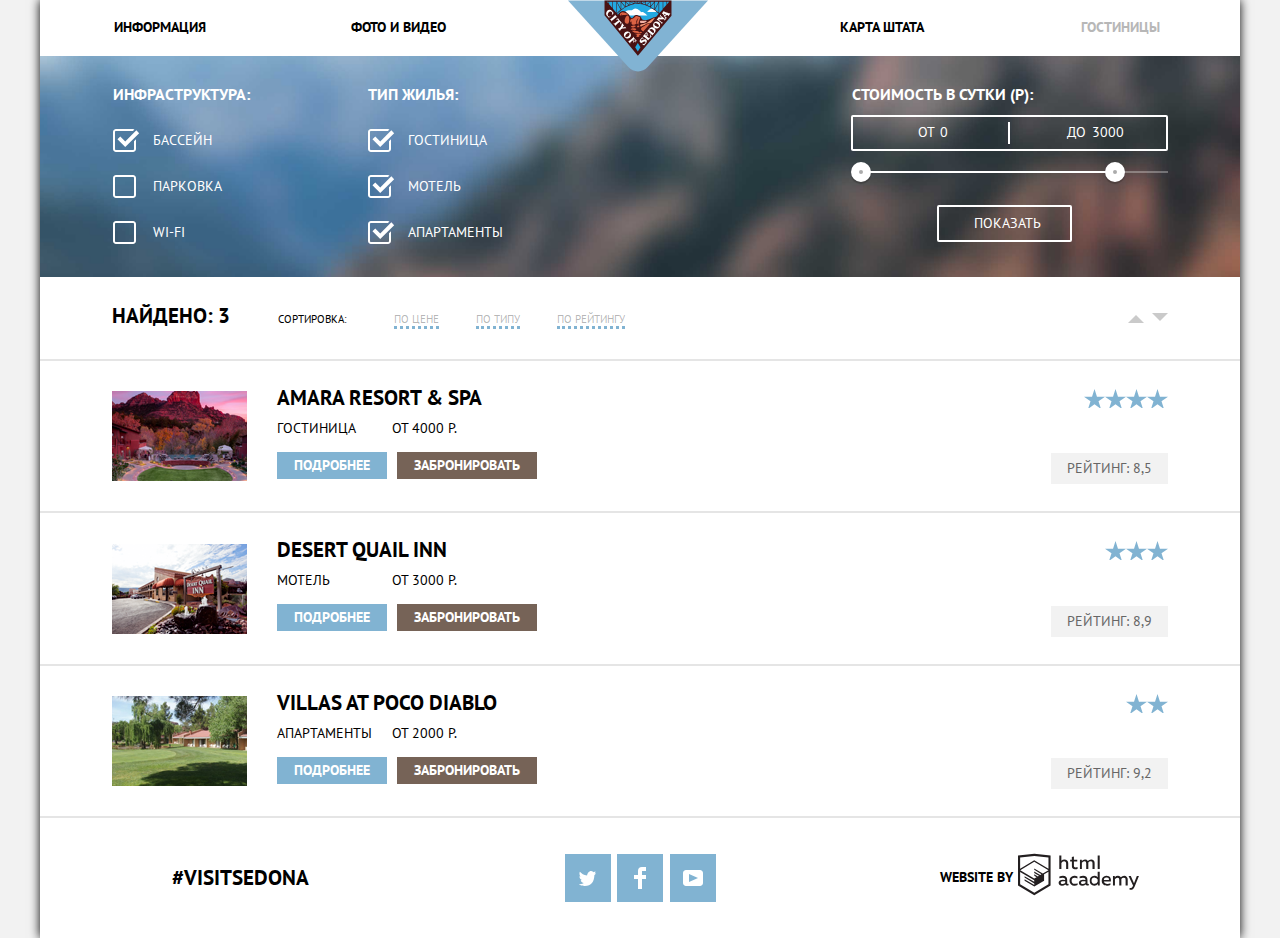
==== hotels.html @ d70b35f2 "final_stars" ====
<!DOCTYPE html>
<html lang="ru">

<head>
    <meta charset="utf-8">
    <title>HTML Academy: Отели Седона</title>
    <link href="https://fonts.googleapis.com/css?family=PT+Sans:400,700&amp;subset=cyrillic" rel="stylesheet">
    <link href="css/style.css" rel="stylesheet">
    <link href="css/normalize.css" rel="stylesheet">
</head>

<body>
    <div class="container">
        <header class='main-header'>
            <a class="main-header-logo" href="index.html">
                <img src="img/logo-sedona.svg" width='140' height="72" alt='Лого города Седона'>
            </a>
            <nav class='main-navigation'>
                <ul class='main-navigation'>
                    <li><a href='info.html'>Информация</a></li>
                    <li><a href='media.html'>Фото и видео</a></li>
                    <li><a href='map.html'>Карта штата</a></li>
                    <li><a class="current-page" href='hotels.html'>Гостиницы</a></li>
                </ul>
            </nav>
        </header>
        <main>
            <h1 class="visually-hidden">Варианты отелей в Седоне</h1>
            <section class="search-filters">
                <form class="filter" method="post" action="https://echo.htmlacademy.ru">
                    <div>
                        <fieldset>
                            <legend>Инфраструктура:</legend>
                            <ul>
                                <li class="filter-parameter">
                                    <input class="visually-hidden filter-input" type="checkbox" name="swimming-pool" id="filter-swimming-pool" checked>
                                    <label for="filter-swimming-pool">Бассейн</label>
                                </li>
                                <li class="filter-parameter">
                                    <input class="visually-hidden filter-input" type="checkbox" name="parking" id="filter-parking">
                                    <label for="filter-parking">Парковка</label>
                                </li>
                                <li class="filter-parameter">
                                    <input class="visually-hidden filter-input" type="checkbox" name="wi-fi" id="filter-wi-fi">
                                    <label for="filter-wi-fi">Wi-fi</label>
                                </li>
                            </ul>
                        </fieldset>
                    </div>
                    <div>
                        <fieldset>
                            <legend>Тип жилья:</legend>
                            <ul>
                                <li class="filter-parameter">
                                    <input class="visually-hidden filter-input" type="checkbox" name="hotel" id="filter-hotel" checked>
                                    <label for="filter-hotel">Гостиница</label>
                                </li>
                                <li class="filter-parameter">
                                    <input class="visually-hidden filter-input" type="checkbox" name="motel" id="filter-motel" checked>
                                    <label for="filter-motel">Мотель</label>
                                </li>
                                <li class="filter-parameter">
                                    <input class="visually-hidden filter-input" type="checkbox" name="apartments" id="filter-apartments" checked>
                                    <label for="filter-apartments">Апартаменты</label>
                                </li>
                            </ul>
                        </fieldset>
                    </div>
                    <div>
                        <div class="range-wrapper">
                            <fieldset>
                                <legend class="filter-range-title">Стоимость в сутки (р):</legend>
                                <div class="price-controls">
                                    <label class="min-price">от <input type="text" name="min-price" value="0"></label>
                                    <label class="max-price">до <input type="text" name="max-price" value="3000"></label>
                                </div>
                                <div class="range-controls">
                                    <div class="scale">
                                        <div class="bar"></div>
                                    </div>
                                    <div class="range-toggle range-toggle-min"></div>
                                    <div class="range-toggle range-toggle-max"></div>
                                </div>
                                <button type="submit" class="filter-button button">Показать</button>
                            </fieldset>
                        </div>
                    </div>
                </form>
            </section>

            <section class="search-results">
                <div class="search-container">
                    <div class="search-items">
                        <h2 class="search-results-number">Найдено: 3</h2>
                        <p>Сортировка:</p>
                        <ul class="sorting-parameters">
                            <li><a class="sorting-parameter price current" href="#">По цене</a></li>
                            <li><a class="sorting-parameter type" href="#">По типу</a></li>
                            <li><a class="sorting-parameter rating" href="#">По рейтингу </a></li>
                        </ul>
                    </div>
                    <ul class="sorting-order">
                        <li><a class="order-descending" href="#">По убыванию</a></li>
                        <li><a class="order-ascending" href="#">По возрастанию</a></li>
                    </ul>
                </div>
                <ul class="found-hotels-results">
                    <li class="found-hotel">
                        <div class="inner-item-hotel">
                            <div class="hotel-wrapper">
                                <p class="found-hotel-image">
                                    <a href="found-hotel.html">
                                        <img src="img/hotels/hotel-1.png" width="135" height="90" alt="Фото отеля Amara Resort & Spa">
                                    </a>
                                </p>
                                <div class="found-hotel-information">
                                    <h3>
                                        <a class="hotel-name" href="found-hotel.html">Amara Resort & Spa</a>
                                    </h3>
                                    <b><span>Гостиница</span><span>от 4000 р.</span></b>
                                    <div class="hotel-button-wrapper">
                                        <a class="details-button" href="found-hotel-details.html">Подробнее</a>
                                        <a class="button reserve-button" href="#">Забронировать</a>
                                    </div>
                                </div>
                            </div>
                            <div class="found-hotel-ratings">
                                <p class="four-stars"><span class="visually-hidden">4 звезды</span></p>
                                <p>Рейтинг: 8,5</p>
                            </div>
                        </div>
                    </li>
                    <li class="found-hotel">
                        <div class="inner-item-hotel">
                            <div class="hotel-wrapper">
                                <p class="found-hotel-image">
                                    <a href="found-hotel.html">
                                        <img src="img/hotels/hotel-2.png" width="135" height="90" alt="Фото отеля Desert Quail Inn">
                                    </a>
                                </p>
                                <div class="found-hotel-information">
                                    <h3>
                                        <a class="hotel-name" href="found-hotel.html">Desert Quail Inn</a>
                                    </h3>
                                    <b><span>Мотель</span><span>от 3000 р.</span></b>
                                    <div class="hotel-button-wrapper">
                                        <a class="details-button" href="found-hotel-details.html">Подробнее</a>
                                        <a class="button reserve-button" href="#">Забронировать</a>
                                    </div>
                                </div>
                            </div>
                            <div class="found-hotel-ratings">
                                <p class="three-stars"><span class="visually-hidden">3 звезды</span></b>
                                <p>Рейтинг: 8,9</p>
                            </div>
                        </div>
                    </li>
                    <li class="found-hotel">
                        <div class="inner-item-hotel">
                            <div class="hotel-wrapper">
                                <p class="found-hotel-image">
                                    <a href="found-hotel.html">
                                        <img src="img/hotels/hotel-3.png" width="135" height="90" alt="Фото отеля Villas at Poco Diablo">
                                    </a>
                                </p>
                                <div class="found-hotel-information">
                                    <h3>
                                        <a class="hotel-name" href="found-hotel.html">Villas at Poco Diablo</a>
                                    </h3>
                                    <b><span>Апартаменты</span><span>от 2000 р.</span></b>
                                    <div class="hotel-button-wrapper">
                                        <a class="details-button" href="found-hotel-details.html">Подробнее</a>
                                        <a class="button reserve-button" href="#">Забронировать</a>
                                    </div>
                                </div>
                            </div>
                            <div class="found-hotel-ratings">
                                <p class="two-stars"><span class="visually-hidden">2 звезды</span></b>
                                <p>Рейтинг: 9,2</p>
                            </div>
                        </div>
                    </li>
                </ul>
            </section>
        </main>
        <footer class="main-footer hotels-footer">
            <a href="#" class="sedona-hashtag">#visitsedona</a>
            <ul>
                <li><a class="social-button" href="#"><span class="visually-hidden">Твиттер</span>
                        <svg xmlns="http://www.w3.org/2000/svg" xmlns:xlink="http://www.w3.org/1999/xlink" width="17" height="15" viewBox="0 0 17 15">
                            <path fill="#FFF" d="M10.95.144c1.685-.496 2.984.27 3.577 1.179.673-.231 1.331-.481 2.011-.708a2.345 2.345 0 0 1-.857 1.768c.685.17 1.304-.491 1.304-.491-.169 1-1.006 1.788-1.563 2.024-.231 6.75-3.175 11.217-10.077 11.082h-.446c-.41 0-4.164-.46-4.898-1.887 2.271.196 3.893-.422 4.693-1.177-.96-.3-2.679-.477-2.979-2.95.349.106.564.228 1.19.119C1.705 8.247.374 7.53.448 5.33c.285.328 1.067.536 1.34.472C1.085 5.561-.182 2.442.894.85c1.818 1.854 3.735 3.606 7.152 3.773C8.254 2.33 9.183.793 10.95.144z"
                            /></svg>
                    </a></li>
                <li><a class="social-button" href="#"><span class="visually-hidden">Фейсбук</span>
                        <svg xmlns="http://www.w3.org/2000/svg" width="12" height="22" viewBox="0 0 12 22">
                            <path fill="#FFF" d="M12 4V0H8a4 4 0 0 0-4 4v4H0v4h4v10h4V12h4V8H8V4h4z" /></svg></a></li>
                <li><a class="social-button" href="#"><span class="visually-hidden">YouTube</span>
                        <svg xmlns="http://www.w3.org/2000/svg" xmlns:xlink="http://www.w3.org/1999/xlink" width="20" height="16" viewBox="0 0 20 16">
                            <path fill="#FFF" d="M17 0H3C1.35 0 0 1.35 0 3v10c0 1.65 1.35 3 3 3h14c1.65 0 3-1.35 3-3V3c0-1.65-1.35-3-3-3zM6.027 11.998V4.002L15.014 8l-8.987 3.998z"
                            /></svg>
                    </a></li>
            </ul>
            <p class="footer-copyright">
                <b>Website by</b>
                <a class="redirection-htmlacademy" href="https://htmlacademy.ru"><span class="visually-hidden">HTML Academy</span>
                    <svg id="Layer_1" data-name="Layer 1" xmlns="http://www.w3.org/2000/svg" width="121" height="43" viewBox="0 0 108.08 36.85"><title>logo-htmlacademy-small1</title>
                        <path d="M44.61,26.88a2,2,0,0,0,.55-0.1v1.33a3.25,3.25,0,0,1-1.18.21,1.67,1.67,0,0,1-1.67-1,4.84,4.84,0,0,1-3.14,1.08c-1.51,0-2.91-.83-2.91-2.55,0-2.13,2-2.79,3.71-2.79a11.08,11.08,0,0,1,2.17.25v-0.3c0-1-.76-1.77-2.19-1.77a7.42,7.42,0,0,0-3,.64v-1.7a10.21,10.21,0,0,1,3.19-.55c2.36,0,3.81,1.12,3.81,3.65v3a0.54,0.54,0,0,0,.49.59h0.17Zm-6.44-1.13A1.35,1.35,0,0,0,39.63,27h0.11a3.39,3.39,0,0,0,2.41-1V24.58a9.72,9.72,0,0,0-1.81-.21c-1,0-2.16.33-2.16,1.38h0Zm12.36-6.11a5,5,0,0,1,2.57.64V22a4.08,4.08,0,0,0-2.3-.7,2.75,2.75,0,1,0,0,5.49,5,5,0,0,0,2.43-.64v1.71a6.27,6.27,0,0,1-2.76.57A4.21,4.21,0,0,1,46,24.51q0-.21,0-0.41a4.32,4.32,0,0,1,4.18-4.46h0.38Zm12.17,7.24a2,2,0,0,0,.55-0.1v1.33a3.25,3.25,0,0,1-1.18.21,1.67,1.67,0,0,1-1.67-1,4.84,4.84,0,0,1-3.14,1.08c-1.51,0-2.91-.83-2.91-2.55,0-2.13,2-2.79,3.71-2.79a11.08,11.08,0,0,1,2.17.25v-0.3c0-1-.76-1.77-2.19-1.77a7.42,7.42,0,0,0-3,.64v-1.7a10.21,10.21,0,0,1,3.19-.55c2.36,0,3.81,1.12,3.81,3.65v3a0.54,0.54,0,0,0,.49.59h0.17Zm-6.44-1.13A1.35,1.35,0,0,0,57.73,27h0.11a3.39,3.39,0,0,0,2.41-1V24.58a9.72,9.72,0,0,0-1.81-.21c-1.06,0-2.16.33-2.16,1.38h0ZM73,16V28.2H71.35V26.88a3.88,3.88,0,0,1-3.19,1.54,4.4,4.4,0,0,1,0-8.78,3.81,3.81,0,0,1,3,1.3V16H73Zm-4.53,5.22a2.76,2.76,0,1,0,0,5.52A2.86,2.86,0,0,0,71.15,25V23A2.91,2.91,0,0,0,68.49,21.27ZM79,19.64c3.31,0,4.46,2.68,3.92,5.09H76.7c0.21,1.5,1.67,2.11,3.19,2.11a6.11,6.11,0,0,0,2.64-.59v1.6a7.14,7.14,0,0,1-3,.57C77,28.42,74.78,27,74.78,24a4.18,4.18,0,0,1,4-4.39H79Zm0.09,1.54a2.28,2.28,0,0,0-2.44,2.1v0.06H81.3A2,2,0,0,0,79.13,21.18Zm5.73,7V19.87h1.65v1a3.81,3.81,0,0,1,2.78-1.27A2.86,2.86,0,0,1,91.89,21a4.12,4.12,0,0,1,2.91-1.33A3.06,3.06,0,0,1,98,23V28.2h-1.9V23.05a1.59,1.59,0,0,0-1.42-1.75H94.42a2.8,2.8,0,0,0-2.07,1.12V28.2h-1.9V23.05A1.59,1.59,0,0,0,89,21.31H88.8a3,3,0,0,0-2.21,1.29v5.63H84.86Zm21.31-8.33h1.9l-3.91,9.46c-0.9,2.17-2.09,2.86-3.35,2.86a4.76,4.76,0,0,1-1.1-.14V30.46a2.86,2.86,0,0,0,.85.12c0.9,0,1.58-.64,2.07-1.9l0.17-.42-4-8.4h2l2.86,6.29ZM38.73,1.46V6.22a3.81,3.81,0,0,1,2.7-1.14,3.25,3.25,0,0,1,3.44,3.4v5.15H43V8.72a1.81,1.81,0,0,0-1.61-2h-0.3a2.93,2.93,0,0,0-2.32,1.39v5.52h-1.9V1.46h1.9ZM49.94,2.31v3h3V6.91h-3v3.81c0,1.1.5,1.46,1.58,1.46a4.49,4.49,0,0,0,1.69-.33v1.6A6.8,6.8,0,0,1,51,13.8a2.55,2.55,0,0,1-2.86-2.74V6.89H46.58V5.26h1.5V2.74Zm5.4,11.31V5.28H57v1A3.81,3.81,0,0,1,59.77,5a2.86,2.86,0,0,1,2.6,1.33A4.12,4.12,0,0,1,65.28,5,3.06,3.06,0,0,1,68.44,8.4v5.21h-1.9V8.46a1.59,1.59,0,0,0-1.42-1.75H64.89a2.8,2.8,0,0,0-2.07,1.12v5.78h-1.9V8.46A1.59,1.59,0,0,0,59.5,6.71H59.27A3,3,0,0,0,57.06,8v5.63H55.34ZM71.17,1.45H73V13.6H71.17V1.45ZM14.71,0H14.55L0,1.54V28.21l14.55,8.66,14.55-8.66V1.54Zm12.5,27.1L14.55,34.64,1.9,27.12V16.18l12.59,7.5V25L5.86,19.9v1.31l8.68,5.21v1.39L5.87,22.65V24l8.68,5.21,8.75-5.24V18.31L27.2,16V27.12Zm0-12.53-3.48,2-1.6,1L14.51,13v1.31L21,18.23H21l-0.14.09-1,.54-5.37-3.2V17l4.24,2.52-1,.67-3.2-1.9v1.31l2.1,1.24L14.5,22.1,2,14.65,14.51,7.11Zm0-1.32L14.49,5.76,1.91,13.25v-10L14.56,1.92,27.21,3.25v10h0Z"
                            transform="translate(0 -0.02)" fill="#231f20" /></svg>
                </a>
            </p>
        </footer>
    </div>
</body>

</html>
---- css/style.css ----
body {
  margin: 0;
  padding: 0;

  font-family: "PT Sans", Arial, sans-serif;
  font-size: 14px;
  line-height: 26px;
  color: #000000;
  text-transform: uppercase;

  background-color: #f2f2f2;
  position: relative;

}

a {
  text-decoration: none;
}

.main-navigation {
  font-weight: bold;
  color: #000000;

  background-color: #ffffff;
}

.main-navigation {
  list-style: none;
}
.main-navigation a.current-page {
  cursor:pointer;
  color: #b7b7b7;
}

.main-navigation a {
  cursor:pointer;
  color: #000000;
}
.main-navigation a:hover,
.main-navigation a:focus {
  color: #81b3d2;
}
.main-navigation a:active {
  color: rgba(183, 183, 183, 0.3);
}

.container .main-slogan {
  font-size: 21px;
  font-weight: bold;
  text-align: center;
}

div.reasons-info.left,
div.reasons-info.right {
  color: #ffffff;

  background-color: #81b3d2;
}

.reasons-name,
.attractions-name {
  font-size: 21px;
  font-weight: bold;
  line-height: 21px;
  text-align: center;
}
.reasons-number {
  line-height: 21px;
  text-align: center;
}
.reasons-description,
.attractions-description {
  line-height: 21px;
  text-align: center;
}

.reasons-container {
  color: #000000;

  background-color: #eeeeee;
}

.travel-search-form b {
  font-size: 30px;
  font-weight: bold;
  text-align: center;
  line-height: 36px;
}

.travel-search-form p {
  line-height: 24px;
  text-align: center;
}

.button {
  font: inherit;
  font-size: 21px;
  font-weight: bold;

  text-align: center;
  color: #ffffff;
  vertical-align: middle;
  text-transform: uppercase;

  background-color: #766357;
  border: none;

  cursor:pointer;
}

.travel-search-button:hover,
.travel-search-button:focus {
  background-color: #604e43;
}
.travel-search-button:active {
  color: rgba(255, 255, 255, 0.3);

  background-color: #503e33;
}

.search-form fieldset {
  border: none;
}

.search-form label {
  font-weight: bold;
}

.search-form input {
  font: inherit;
  font-weight: bold;
  color: #000000;

  background-color: #f2f2f2;
  border: 2px solid #f2f2f2;
}

.search-form input:hover {
  font: inherit;
  font-weight: bold;

  background-color: #ebebeb;
  border: 2px solid #ebebeb;
}

.search-form input:focus {
  font: inherit;
  font-weight: bold;

  background-color: #ffffff;
  border: 2px solid #e5e5e5;
}

.search-form input::-webkit-input-placeholder {
  /* WebKit browsers */
  color: #000000;
  text-transform: uppercase;
}
.search-form input::-moz-placeholder {
  /* Mozilla Firefox 19+ */
  color: #000000;
  text-transform: uppercase;
}
.search-form input:-ms-input-placeholder {
  /* Internet Explorer 10+ */
  color: #000000;
  text-transform: uppercase;
}

.search-submit {
  text-align: center;
  background-color: #81b3d2;
}

.search-submit:hover,
.search-submit:focus {
  background-color: #669ec0;
}
.search-submit:active {
  color: rgba(255, 255, 255, 0.3);

  background-color: #5496bd;
}

.main-footer {
  color: #000000;

  background-color: #ffffff;
}

.main-footer a {
  cursor:pointer;
  color: #000000;
}
.main-footer ul {
  margin: 0;
  padding: 0;
}
.main-footer li {
  list-style: none;
}

/*Hotels page*/
.search-filters {
  color: #ffffff;
  line-height: 21px;

  background-color: #81b3d2;
  background-image: url("../img/hotels/filters-background.jpg");
  background-size: cover;
  background-position-y: center;
  background-repeat: no-repeat;
 
}

.search-filters fieldset {
  border: none;
}

.search-filters legend {
  font-size: 16px;
  font-weight: bold;
}
.search-filters ul {
  font-size: 14px;

  list-style: none;
}

.filter-button {
  display: block;
  width:135px;
  margin-left: 100px;
  padding: 6px 35px;

  font-size: 14px;
  line-height: 21px;
  font-weight: normal;
  text-align: center;

  border: 2px solid #ffffff;
  border-radius: 2px;

  background-color: transparent;

  cursor:pointer;
}
.filter-button:hover,
.filter-button:focus {
  color: #000000;

  background-color: #ffffff;
}

.search-results-number {
  font-size: 21px;
  font-weight: bold;
}

.search-results p {
  font-size: 10.5px;
  line-height: 17.5px;
}

.search-results ul {
  margin: 0;
  padding: 0;
  list-style: none;
}
.sorting-parameters a {
  cursor:pointer;
  font-size: 10.5px;
  line-height: 17.5px;
  color: rgba(0, 0, 0, 0.3);

  border-bottom-color: #81b3d2;
  border-bottom-style: dotted;
}

.sorting-parameters a:hover,
.sorting-parameters a:focus {
  color: #81b3d2;

  border-bottom-color: #81b3d2;
  border-bottom-style: dotted;
}

.sorting-parameters a:active {
  color: #000000;

  border-bottom-style: none;
}
.hotel-name {
  color: #000000;
  font-size: 21px;
  line-height: 26px;
  font-weight: bold;
}
.hotel-name:hover,
.hotel-name:focus {
  color: #81b3d2;
}

.hotel-name:active {
  color: rgba(0, 0, 0, 0.3);
}
.found-hotel-information b {
  display: inline-block;
  width: 230px;
  line-height: 21px;
  font-weight: normal;

  margin-bottom: 13px;
}

.details-button {
  display: inline-block;
  font-size: 14px;
  font-weight: bold;
  line-height: 21px;
  color: #ffffff;
  vertical-align: middle;

  background-color: #81b3d2;
  padding: 3px 17px;
  cursor:pointer;
}

.details-button:hover,
.details-button:focus {
  background-color: #669ec0;
}
.details-button:active {
  color: rgba(255, 255, 255, 0.3);

  background-color: #5496bd;
}
.reserve-button {
  display: inline-block;
  font-size: 14px;
  font-weight: bold;
  line-height: 21px;
  padding: 3px 17px;
  cursor:pointer;
  
}
.reserve-button:hover,
.reserve-button:focus {
  background-color: #604e43;
}
.reserve-button:active {
  color: rgba(255, 255, 255, 0.3);

  background-color: #503e33;
}
.found-hotel-ratings p {
  font-size: 14px;
  line-height: 21px;
  text-align: center;
  color: #666666;
}
/* Сеточные стили */
.main-header {
  position: relative;
  width: 1200px;
  width: 1200px;
  margin: 0 auto;

}

.main-navigation {
  width: 100%;
  margin: 0;
  padding: 0;

  display: -webkit-box;

  display: -ms-flexbox;

  display: flex;
  -webkit-box-pack: justify;
      -ms-flex-pack: justify;
          justify-content: space-between;
  -ms-flex-wrap: wrap;
      flex-wrap: wrap;


}
.main-navigation li:nth-child(3) {
  margin-left: auto;
}

.main-navigation a {
  cursor:pointer;
  display: block;
  width: 239px;

  padding-top: 14px;
  padding-bottom: 16px;
  text-align: center;
}

.main-header-logo {
  position: absolute;
  z-index: 2;
  left: 44%;
}

.container {
  width: 1200px;
  margin: 0 auto;
  padding: 0;

  background-color: #ffffff;
  -webkit-box-shadow: 0px 0px 10px 0px #000000;
          box-shadow: 0px 0px 10px 0px #000000;
}


.index-main-pic {
  margin: 0;
  padding: 0;

  width: 1200px;
  height: 509px;
  background-image: url("../img/ind/index-main-group.jpg");
  background-repeat: no-repeat;
  background-position-y: -82px;

  position: relative;
}
.index-main-pic::after {
  content: "";
  width: 100%;
  height: 59px;

  margin: 0;
  padding: 0;
  background-image: url("../img/ind/polygon.png");
  background-repeat: no-repeat;

  position: absolute;
  bottom: -2px;
  left: -1px;

  border-right: 1px solid white;
}
.index-main-title {
  margin: 0;
  padding: 0;

  position: absolute;
  top: 76px;
  left: 370px;
}

.main-slogan-wrapper {
  display: -webkit-box;
  display: -ms-flexbox;
  display: flex;
  -webkit-box-orient: vertical;
  -webkit-box-direction: normal;
      -ms-flex-direction: column;
          flex-direction: column;
  -webkit-box-align: center;
      -ms-flex-align: center;
          align-items: center;

  position: relative;
  top: -10px;
}
.main-slogan,
.main-slogan-wrapper > p {
  margin: 0;
  padding: 0;
}

.main-slogan {
  width: 440px;
  margin-top: 69px;
  margin-bottom: 29px;
}
.main-slogan-wrapper > p {
  padding-bottom: 51px;
}

.reasons-attractions {
  margin: 0;
  padding: 0;
}

.reasons-wrapper {
  width: 400px;
  display: -webkit-box;
  display: -ms-flexbox;
  display: flex;
  -webkit-box-orient: vertical;
  -webkit-box-direction: normal;
      -ms-flex-direction: column;
          flex-direction: column;
  -webkit-box-pack: justify;
      -ms-flex-pack: justify;
          justify-content: space-between;

  margin-top: 47px;
  margin-bottom: 60px;
}
.reasons-name,
.reasons-number,
.reasons-description {
  margin: 0;
  padding: 0;
}
.reasons-name {
  display: inline-block;
  margin: auto;
  width: 151px;
}

.reasons-number {
  display: inline-block;
  margin-top: 20px;
  margin-bottom: 20px;
}

.reasons-description {
  display: inline-block;
  width: 306px;
  margin: auto;
}
div.reasons-info.left {
  display: -webkit-box;
  display: -ms-flexbox;
  display: flex;
}
div.reasons-info.left img {
  margin-left: auto;
}
.attractions {
  display: -webkit-box;
  display: -ms-flexbox;
  display: flex;
  -ms-flex-pack: distribute;
      justify-content: space-around;

  padding-top: 61px;
  padding-bottom: 68px;

  background-color: #ffffff;
}
.attractions-name {
  padding: 0;
  margin: 0;
  margin-bottom: 12px;
}
.attractions-info {
  padding-top: 100px;
}
.attractions-description {
  display: inline-block;
  width: 287px;
  padding-left: 54px;
}
.attractions-info.left {
  width: 33%;

  background-position: top center;
  background-image: url("../img/icon-1.svg");
  background-repeat: no-repeat;
}
.attractions-info.center {
  width: 33%;

  background-position: top center;
  background-image: url("../img/icon-3.svg");
  background-repeat: no-repeat;
}
.attractions-info.right {
  width: 33%;

  background-position: top center;
  background-image: url("../img/icon-2.svg");
  background-repeat: no-repeat;
}

div.reasons-info.right {
  display: -webkit-box;
  display: -ms-flexbox;
  display: flex;
  -webkit-box-orient: horizontal;
  -webkit-box-direction: reverse;
      -ms-flex-direction: row-reverse;
          flex-direction: row-reverse;
}
div.reasons-info.left img {
  margin-right: auto;
}
.reasons-container {
  display: -webkit-box;
  display: -ms-flexbox;
  display: flex;
  -ms-flex-pack: distribute;
      justify-content: space-around;
}
.reasons-container .reasons-description {
  display: inline-block;

  width: 260px;
  padding-top: 5px;
}
.reasons-info:last-child .reasons-description {
  width: 259px;
}
.form-wrapper {
  background-color: #ffffff;

  padding-top: 48px;
  padding-bottom: 132px;
  margin: 0;

  display: -webkit-box;

  display: -ms-flexbox;

  display: flex;
  -webkit-box-orient: vertical;
  -webkit-box-direction: normal;
      -ms-flex-direction: column;
          flex-direction: column;
  -ms-flex-wrap: wrap;
      flex-wrap: wrap;
  -webkit-box-align: center;
      -ms-flex-align: center;
          align-items: center;

  position: relative;
  z-index: 1;
}
.form-wrapper p {
  width: 438px;
  margin: 0;
  padding: 0;
  padding-top: 27px;
}
.form-wrapper p > span {
  padding: 0 69px;
}
.map-wrapper {
  height: 462px;
  position: relative;
  margin: 0;
  padding: 0;
}
.map-wrapper img {
  position: relative;
}
.main-form {
  width: 568px;
  margin: 0 315px;

  background-color: rgba(255, 255, 255, 0.9);
  position: absolute;
  z-index: 1;
  top: -88px;
}
.travel-search-button {
  display: inline-block;
  width: 100%;
  padding-top: 31px;
  padding-bottom: 30px;
  margin-bottom: 35px;

  vertical-align: middle;
  cursor:pointer;
}
.search-parameter {
  display: -webkit-box;
  display: -ms-flexbox;
  display: flex;
  
  -webkit-box-pack: justify;
  
      -ms-flex-pack: justify;
  
          justify-content: space-between;
  -webkit-box-align: center;
      -ms-flex-align: center;
          align-items: center;

  margin-left: 45px;
  margin-right: 43px;
  margin-bottom: 28px;

  position: relative;
}
.search-parameter input {
  -webkit-box-sizing: border-box;
          box-sizing: border-box;
  padding: 6px;
  padding-left: 8px;
}
.search-date input {
  width: 345px;

  padding-right: 28px;
  margin-left: 15px;
}
.calendar {
  position: absolute;
  right: 6px;
  top: 6px;
  bottom: auto;
  left: auto;

  margin: 0;
  padding: 0;
  background: none;
  border: 1px solid transparent;
}
.calendar path{
  fill: #d4d4d4;
}

.calendar:hover path,
.calendar:focus path{
 fill: #000000;
}

.calendar:active path{
 fill: #81b3d2;
}

.parameter-wrap {
  display: -webkit-box;
  display: -ms-flexbox;
  display: flex;
  margin: 0;
  -webkit-box-sizing: border-box;
          box-sizing: border-box;
}
.parameter-wrap .quantity{
  -webkit-box-sizing: border-box;
          box-sizing: border-box;
  width: 40px;
  text-align: center;
}

.reduce,
.add{
  width:39px;
  position: relative;
  cursor: pointer;
  font-size: 0;

  background-color: #f2f2f2;
  border: 0;
  padding-left: 0;
}

.reduce::before {
  position: absolute;
  content: "";
  left:15px;
  right: auto;
  top: 18px;
  bottom: auto;

  width: 12px;
  height: 3px;

  background-color: #a9a9a9;  
}

.add::before,
.add::after {
  position: absolute;
  content: "";
  top:18px;
  left: 13px;
  bottom: auto;
  right: auto;

  width: 13px;
  height: 3px;

  background-color: #a9a9a9;  
}
.add::before {
  -webkit-transform: rotate(90deg);
      -ms-transform: rotate(90deg);
          transform: rotate(90deg);
}
.reduce:hover::before,
.reduce:focus::before,
.add:hover::before,
.add:focus::before,
.add:hover::after,
.add:focus::after{
  background-color: #000000;  
}
.reduce:active::before,
.add:active::before,
.add:active::after{
  background-color: #81b3d2;  
}

.search-submit {
  display: inline-block;
  vertical-align: middle;
  width: 457px;
  margin-top: 26px;
  margin-left: 44px;
  margin-bottom: 46px;
  padding-top: 16px;
  padding-bottom: 16px;
}
.main-footer {
  width: 1200px;
  height: 120px;
  margin: 0 auto;
  padding: 0;

  display: -webkit-box;

  display: -ms-flexbox;

  display: flex;
  -webkit-box-pack: justify;
      -ms-flex-pack: justify;
          justify-content: space-between;
  -webkit-box-align: center;
      -ms-flex-align: center;
          align-items: center;
 
  
}
.index-footer{
  
  background-color: rgba(255, 255, 255, 0.9);

  position: relative;

  left: 0;
  right: 0;
  /* bottom: -43px; */
}
.sedona-hashtag {
  font-weight: bold;
  font-size: 21px;

  margin-left: 132px;
  margin-right: 36px;
}
.footer-copyright {
  display: -webkit-box;
  display: -ms-flexbox;
  display: flex;

  margin-right: 101px;
}
.footer-copyright b {
  display: inline-block;

  margin: 11px 5px;
}

.social-button {
  display: -webkit-box;
  display: -ms-flexbox;
  display: flex;
  -webkit-box-align: center;
      -ms-flex-align: center;
          align-items: center;
  -webkit-box-pack: center;
      -ms-flex-pack: center;
          justify-content: center;

  width: 46px;
  height: 48px;

  background-color: #81b3d2;
  cursor:pointer;
}
.social-button:hover,
.social-button:focus {
  background-color: #669ec0;
}
.social-button:active {
  background-color: #5496bd;
}
.social-button:active path {
  fill: rgba(255, 255, 255, 0.3);
}
.redirection-htmlacademy:hover path,
.redirection-htmlacademy:focus path {
  fill: #81b3d2;
}
.redirection-htmlacademy:active path {
  fill: #bdbbbc;
}

.main-footer ul {
  display: -webkit-box;
  display: -ms-flexbox;
  display: flex;
  -webkit-box-pack: justify;
      -ms-flex-pack: justify;
          justify-content: space-between;
  width: 151px;
}
.filter ul{
  margin:0;
  padding: 0;
}

.filter {
  display: -webkit-box;
  display: -ms-flexbox;
  display: flex;
  padding-top: 28px;
  padding-left: 60px;
  padding-right: 73px;
}

.filter div:first-child {
  width: 241px;
}
.filter div:nth-child(2) {
  margin-left: 14px;
}

.filter legend{
  margin-bottom: 20px;
}

.filter-parameter{
 
  margin-bottom: 25px;
  padding-left: 40px;
}
.filter-parameter label {
  position: relative;

  cursor: pointer;
  -webkit-user-select: none;
     -moz-user-select: none;
      -ms-user-select: none;
          user-select: none;
}
.filter-input + label::before {
  content: "";
  position: absolute;

  width: 23px;
  height: 23px;

  border: none;
  background-image: url("../img/checkbox-off.svg");
  background-repeat: no-repeat;
  top: -2px;
  left: -40px;
}
.filter-input:checked + label::before {
  content: "";
  position: absolute;

  width: 27px;
  height: 23px;

  border: none;
  background-image: url("../img/checkbox-on.svg");
  background-repeat: no-repeat;
  top: -2px;
  left: -40px;
}

.filter legend.filter-range-title {
  margin-bottom: 5px;
  margin-left: 15px;
}
.filter div.price-controls {
  position: relative;
  height: 36px;
  width:317px;
  -webkit-box-sizing: border-box;
          box-sizing: border-box;
  margin-bottom: 20px;
  font-size: 0;

  border: 2px solid #ffffff;
  border-radius: 2px;
}
.price-controls::after {
  content: "";
  position: absolute;
  top: 50%;
  left: 50%;

  width: 2px;
  height: 22px;

  background: #ffffff;
  -webkit-transform: translate(-50%, -50%);
      -ms-transform: translate(-50%, -50%);
          transform: translate(-50%, -50%);
}

.price-controls label {
  display: inline-block;

  font-size: 14px;
  line-height: 28px;
  vertical-align: middle;

  cursor: pointer;
}
.price-controls .min-price{
  padding-left: 65px;
}
.price-controls .max-price {
  padding-left: 75px;
}

.price-controls input {
  width: 50px;
  margin: 0;

  color: inherit;
  font: inherit;

  background: none;
  border: none;
}
.range-controls {
  position: relative;

  margin-bottom: 32px;
}

.range-controls .scale {
  height: 2px;

  background: rgba(255, 255, 255, 0.3);
}
.scale{
  margin-left: 15px;
  padding-right: 75px;
}
.filter .range-wrapper{
  margin-left: 309px;
}

.filter div.bar {
  width: 110%;
  height: 2px;

  background: #ffffff;
}
.filter div.range-toggle {
  position: absolute;
  top: -9px;

  width: 4px;
  height: 4px;

  background: #ababab;
  border: 8px solid #ffffff;
  border-radius: 50%;
  -webkit-box-shadow: 0 2px 1px 0 rgba(0, 1, 1, 0.2);
          box-shadow: 0 2px 1px 0 rgba(0, 1, 1, 0.2);
  cursor: pointer;
}
.range-toggle:hover {
  background: #1c4f80;
}
 .range-toggle-min {
  left: 0;
}
.range-toggle-max {
  left: 268px;
} 

.search-container {
  width: 1056px;
  margin: 0 auto;
  padding: 0;

  display: -webkit-box;

  display: -ms-flexbox;

  display: flex;
  -webkit-box-align: baseline;
      -ms-flex-align: baseline;
          align-items: baseline;
  -webkit-box-pack: justify;
      -ms-flex-pack: justify;
          justify-content: space-between;
}
.search-container h2,
.search-container p,
.search-container ul {
  margin: 0;
  padding: 0;
}
.search-items {
  width: 528px;
  padding-top:26px;
  padding-bottom:28px;

  display: -webkit-box;

  display: -ms-flexbox;

  display: flex;
  -webkit-box-align: baseline;
      -ms-flex-align: baseline;
          align-items: baseline;
  -webkit-box-pack: justify;
      -ms-flex-pack: justify;
          justify-content: space-between; 
  
}

.search-items ul{
  margin: 0;
  padding: 0;
}
ul.sorting-parameters{
  display: -webkit-box;
  display: -ms-flexbox;
  display: flex;
  -ms-flex-wrap: wrap;
      flex-wrap: wrap;
  -webkit-box-pack: justify;
      -ms-flex-pack: justify;
          justify-content: space-between; 

  width: 231px;
  margin-right: 15px;
}


.found-hotel {
  margin: 0;
  padding: 0;
  -webkit-box-sizing: border-box;
          box-sizing: border-box;
  border-bottom: 2px solid #e5e5e5;
}

.found-hotel:first-child {
  border-top: 2px solid #e5e5e5;
}
.inner-item-hotel {
  width: 1056px;
  margin: 0 auto;
  padding-top: 20px;
  padding-bottom: 14px;  

  display: -webkit-box;  

  display: -ms-flexbox;  

  display: flex;
  -webkit-box-align: center;
      -ms-flex-align: center;
          align-items: center;
  -webkit-box-pack: justify;
      -ms-flex-pack: justify;
          justify-content: space-between;
  -webkit-box-sizing: border-box;
          box-sizing: border-box;

  position: relative
}
.hotel-wrapper {
  width: 528px;
  min-height: 90px;

  display: -webkit-box;

  display: -ms-flexbox;

  display: flex;
}
.hotel-button-wrapper{
  display: flex;
  width: 260px;
  justify-content: space-between;
}
.found-hotel-information {
  width: 258px;
  margin-left: 30px;
}
.found-hotel-information h3{
  padding: 0;
  margin-top: 4px;
  margin-bottom: 3px;
}
.found-hotel-information span{
  display: inline-block;
  width: 50%; 
}
.found-hotel-ratings{
  margin-top: 10px;
  margin-bottom: -10px;
  display: flex;
  flex-direction: column;
}
.found-hotel-ratings p:nth-child(2){
  display: inline-block;
  padding: 5px 16px;
  background-color: #f2f2f2;
  margin: 0;
  margin-top: 40px;
}

p.four-stars{
  content: "";

  background-image: url("../img/star.svg");
  background-size: 21px;
  width: 84px;
  height: 19px;
  
  font-size: 0;
  position: absolute;

  top: 28px;
  right: 0;
  bottom: auto;
  left: auto;
}
p.three-stars{
  content: "";

  background-image: url("../img/star.svg");
  background-size: 21px;
  width: 63px;
  height: 19px;
  
  font-size: 0;
  position: absolute;

  top: 28px;
  right: 0;
}
p.two-stars{
  content: "";

  background-image: url("../img/star.svg");
  background-size: 21px;
  width: 42px;
  height: 19px;
  
  font-size: 0;
  position: absolute;

  top: 28px;
  right: 0;
}
.sorting-order{
  display: -webkit-box;
  display: -ms-flexbox;
  display: flex;
  -ms-flex-pack: distribute;
      justify-content: space-around;
  position: relative;
    
  height: 10px;
  width: 40px;
}
.sorting-order a{
  font-size: 0;
}
.sorting-order a.order-descending{
  cursor:pointer;
  position: absolute;
  bottom: 0;
  left:0;
  
  border: 8px solid transparent;
  border-bottom-color: #cacaca;
}
.sorting-order a.order-ascending{
  cursor:pointer;
  position: absolute;
  top: 0;
  right:0;
  
  border: 8px solid transparent;
  border-top-color: #cacaca;
}
.sorting-order a.order-descending:hover,
.sorting-order a.order-descending:focus{
  border: 8px solid transparent;
  border-bottom-color: #231f20;  
}
.sorting-order a.order-ascending:hover,
.sorting-order a.order-ascending:focus{
  border: 8px solid transparent;
  border-top-color: #231f20;  
}

.sorting-order a.order-descending:active{
  border: 8px solid transparent;
  border-bottom-color: #81b3d2;  
}

.sorting-order a.order-ascending:active{
  border: 8px solid transparent;
  border-top-color: #81b3d2;  
}

img {
  max-width: 100%;
}

.visually-hidden:not(:focus):not(:active),
input[type="checkbox"].visually-hidden,
input[type="radio"].visually-hidden {
  position: absolute;

  width: 1px;
  height: 1px;
  margin: -1px;
  border: 0;
  padding: 0;

  white-space: nowrap;

  -webkit-clip-path: inset(100%);

          clip-path: inset(100%);
  clip: rect(0 0 0 0);
  overflow: hidden;
}
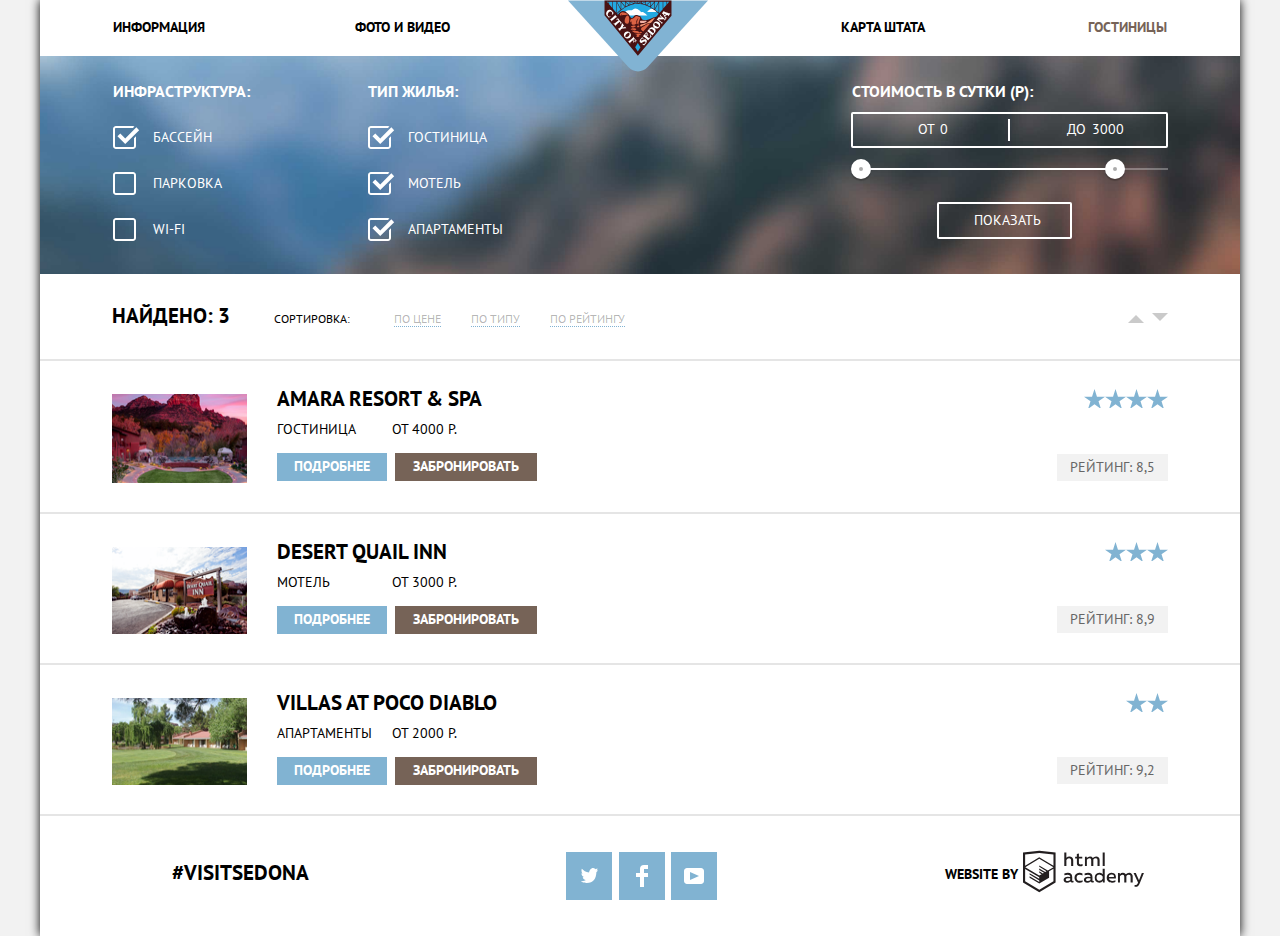
==== commit 8946220b: "тз1" ====
--- a/hotels.html
+++ b/hotels.html
@@ -5,8 +5,8 @@
     <meta charset="utf-8">
     <title>HTML Academy: Отели Седона</title>
     <link href="https://fonts.googleapis.com/css?family=PT+Sans:400,700&amp;subset=cyrillic" rel="stylesheet">
+    <link href="css/normalize.css" rel="stylesheet">
     <link href="css/style.css" rel="stylesheet">
-    <link href="css/normalize.css" rel="stylesheet">
 </head>
 
 <body>
@@ -110,7 +110,7 @@
                             <div class="hotel-wrapper">
                                 <p class="found-hotel-image">
                                     <a href="found-hotel.html">
-                                        <img src="img/hotels/hotel-1.png" width="135" height="90" alt="Фото отеля Amara Resort & Spa">
+                                        <img src="img/hotels/hotel-1.png" width="135" height="89" alt="Фото отеля Amara Resort & Spa">
                                     </a>
                                 </p>
                                 <div class="found-hotel-information">
@@ -135,7 +135,7 @@
                             <div class="hotel-wrapper">
                                 <p class="found-hotel-image">
                                     <a href="found-hotel.html">
-                                        <img src="img/hotels/hotel-2.png" width="135" height="90" alt="Фото отеля Desert Quail Inn">
+                                        <img src="img/hotels/hotel-2.png" width="135" height="87" alt="Фото отеля Desert Quail Inn">
                                     </a>
                                 </p>
                                 <div class="found-hotel-information">
@@ -150,7 +150,7 @@
                                 </div>
                             </div>
                             <div class="found-hotel-ratings">
-                                <p class="three-stars"><span class="visually-hidden">3 звезды</span></b>
+                                <p class="three-stars"><span class="visually-hidden">3 звезды</span></p>
                                 <p>Рейтинг: 8,9</p>
                             </div>
                         </div>
@@ -160,7 +160,7 @@
                             <div class="hotel-wrapper">
                                 <p class="found-hotel-image">
                                     <a href="found-hotel.html">
-                                        <img src="img/hotels/hotel-3.png" width="135" height="90" alt="Фото отеля Villas at Poco Diablo">
+                                        <img src="img/hotels/hotel-3.png" width="135" height="87" alt="Фото отеля Villas at Poco Diablo">
                                     </a>
                                 </p>
                                 <div class="found-hotel-information">
@@ -175,7 +175,7 @@
                                 </div>
                             </div>
                             <div class="found-hotel-ratings">
-                                <p class="two-stars"><span class="visually-hidden">2 звезды</span></b>
+                                <p class="two-stars"><span class="visually-hidden">2 звезды</span></p>
                                 <p>Рейтинг: 9,2</p>
                             </div>
                         </div>
@@ -202,7 +202,7 @@
             </ul>
             <p class="footer-copyright">
                 <b>Website by</b>
-                <a class="redirection-htmlacademy" href="https://htmlacademy.ru"><span class="visually-hidden">HTML Academy</span>
+                <a class="redirection-htmlacademy" href="https://up.htmlacademy.ru/htmlcss/22"><span class="visually-hidden">HTML Academy</span>
                     <svg id="Layer_1" data-name="Layer 1" xmlns="http://www.w3.org/2000/svg" width="121" height="43" viewBox="0 0 108.08 36.85"><title>logo-htmlacademy-small1</title>
                         <path d="M44.61,26.88a2,2,0,0,0,.55-0.1v1.33a3.25,3.25,0,0,1-1.18.21,1.67,1.67,0,0,1-1.67-1,4.84,4.84,0,0,1-3.14,1.08c-1.51,0-2.91-.83-2.91-2.55,0-2.13,2-2.79,3.71-2.79a11.08,11.08,0,0,1,2.17.25v-0.3c0-1-.76-1.77-2.19-1.77a7.42,7.42,0,0,0-3,.64v-1.7a10.21,10.21,0,0,1,3.19-.55c2.36,0,3.81,1.12,3.81,3.65v3a0.54,0.54,0,0,0,.49.59h0.17Zm-6.44-1.13A1.35,1.35,0,0,0,39.63,27h0.11a3.39,3.39,0,0,0,2.41-1V24.58a9.72,9.72,0,0,0-1.81-.21c-1,0-2.16.33-2.16,1.38h0Zm12.36-6.11a5,5,0,0,1,2.57.64V22a4.08,4.08,0,0,0-2.3-.7,2.75,2.75,0,1,0,0,5.49,5,5,0,0,0,2.43-.64v1.71a6.27,6.27,0,0,1-2.76.57A4.21,4.21,0,0,1,46,24.51q0-.21,0-0.41a4.32,4.32,0,0,1,4.18-4.46h0.38Zm12.17,7.24a2,2,0,0,0,.55-0.1v1.33a3.25,3.25,0,0,1-1.18.21,1.67,1.67,0,0,1-1.67-1,4.84,4.84,0,0,1-3.14,1.08c-1.51,0-2.91-.83-2.91-2.55,0-2.13,2-2.79,3.71-2.79a11.08,11.08,0,0,1,2.17.25v-0.3c0-1-.76-1.77-2.19-1.77a7.42,7.42,0,0,0-3,.64v-1.7a10.21,10.21,0,0,1,3.19-.55c2.36,0,3.81,1.12,3.81,3.65v3a0.54,0.54,0,0,0,.49.59h0.17Zm-6.44-1.13A1.35,1.35,0,0,0,57.73,27h0.11a3.39,3.39,0,0,0,2.41-1V24.58a9.72,9.72,0,0,0-1.81-.21c-1.06,0-2.16.33-2.16,1.38h0ZM73,16V28.2H71.35V26.88a3.88,3.88,0,0,1-3.19,1.54,4.4,4.4,0,0,1,0-8.78,3.81,3.81,0,0,1,3,1.3V16H73Zm-4.53,5.22a2.76,2.76,0,1,0,0,5.52A2.86,2.86,0,0,0,71.15,25V23A2.91,2.91,0,0,0,68.49,21.27ZM79,19.64c3.31,0,4.46,2.68,3.92,5.09H76.7c0.21,1.5,1.67,2.11,3.19,2.11a6.11,6.11,0,0,0,2.64-.59v1.6a7.14,7.14,0,0,1-3,.57C77,28.42,74.78,27,74.78,24a4.18,4.18,0,0,1,4-4.39H79Zm0.09,1.54a2.28,2.28,0,0,0-2.44,2.1v0.06H81.3A2,2,0,0,0,79.13,21.18Zm5.73,7V19.87h1.65v1a3.81,3.81,0,0,1,2.78-1.27A2.86,2.86,0,0,1,91.89,21a4.12,4.12,0,0,1,2.91-1.33A3.06,3.06,0,0,1,98,23V28.2h-1.9V23.05a1.59,1.59,0,0,0-1.42-1.75H94.42a2.8,2.8,0,0,0-2.07,1.12V28.2h-1.9V23.05A1.59,1.59,0,0,0,89,21.31H88.8a3,3,0,0,0-2.21,1.29v5.63H84.86Zm21.31-8.33h1.9l-3.91,9.46c-0.9,2.17-2.09,2.86-3.35,2.86a4.76,4.76,0,0,1-1.1-.14V30.46a2.86,2.86,0,0,0,.85.12c0.9,0,1.58-.64,2.07-1.9l0.17-.42-4-8.4h2l2.86,6.29ZM38.73,1.46V6.22a3.81,3.81,0,0,1,2.7-1.14,3.25,3.25,0,0,1,3.44,3.4v5.15H43V8.72a1.81,1.81,0,0,0-1.61-2h-0.3a2.93,2.93,0,0,0-2.32,1.39v5.52h-1.9V1.46h1.9ZM49.94,2.31v3h3V6.91h-3v3.81c0,1.1.5,1.46,1.58,1.46a4.49,4.49,0,0,0,1.69-.33v1.6A6.8,6.8,0,0,1,51,13.8a2.55,2.55,0,0,1-2.86-2.74V6.89H46.58V5.26h1.5V2.74Zm5.4,11.31V5.28H57v1A3.81,3.81,0,0,1,59.77,5a2.86,2.86,0,0,1,2.6,1.33A4.12,4.12,0,0,1,65.28,5,3.06,3.06,0,0,1,68.44,8.4v5.21h-1.9V8.46a1.59,1.59,0,0,0-1.42-1.75H64.89a2.8,2.8,0,0,0-2.07,1.12v5.78h-1.9V8.46A1.59,1.59,0,0,0,59.5,6.71H59.27A3,3,0,0,0,57.06,8v5.63H55.34ZM71.17,1.45H73V13.6H71.17V1.45ZM14.71,0H14.55L0,1.54V28.21l14.55,8.66,14.55-8.66V1.54Zm12.5,27.1L14.55,34.64,1.9,27.12V16.18l12.59,7.5V25L5.86,19.9v1.31l8.68,5.21v1.39L5.87,22.65V24l8.68,5.21,8.75-5.24V18.31L27.2,16V27.12Zm0-12.53-3.48,2-1.6,1L14.51,13v1.31L21,18.23H21l-0.14.09-1,.54-5.37-3.2V17l4.24,2.52-1,.67-3.2-1.9v1.31l2.1,1.24L14.5,22.1,2,14.65,14.51,7.11Zm0-1.32L14.49,5.76,1.91,13.25v-10L14.56,1.92,27.21,3.25v10h0Z"
                             transform="translate(0 -0.02)" fill="#231f20" /></svg>
--- a/css/style.css
+++ b/css/style.css
@@ -29,7 +29,7 @@
 }
 .main-navigation a.current-page {
   cursor:pointer;
-  color: #b7b7b7;
+  color: #766357;
 }
 
 .main-navigation a {
@@ -258,8 +258,8 @@
 }
 
 .search-results p {
-  font-size: 10.5px;
-  line-height: 17.5px;
+  font-size: 12px;
+  line-height: 18px;
 }
 
 .search-results ul {
@@ -269,12 +269,13 @@
 }
 .sorting-parameters a {
   cursor:pointer;
-  font-size: 10.5px;
-  line-height: 17.5px;
+  font-size: 12px;
+  line-height: 18px;
   color: rgba(0, 0, 0, 0.3);
 
   border-bottom-color: #81b3d2;
   border-bottom-style: dotted;
+  border-bottom-width: 1px;
 }
 
 .sorting-parameters a:hover,
@@ -323,6 +324,8 @@
 
   background-color: #81b3d2;
   padding: 3px 17px;
+  padding-bottom: 4px;
+
   cursor:pointer;
 }
 
@@ -340,7 +343,7 @@
   font-size: 14px;
   font-weight: bold;
   line-height: 21px;
-  padding: 3px 17px;
+  padding: 3px 18px;
   cursor:pointer;
   
 }
@@ -384,22 +387,33 @@
   -ms-flex-wrap: wrap;
       flex-wrap: wrap;
 
-
-}
-.main-navigation li:nth-child(3) {
-  margin-left: auto;
+}
+.main-navigation li{
+  width: 99px;
 }
 
 .main-navigation a {
   cursor:pointer;
   display: block;
-  width: 239px;
-
-  padding-top: 14px;
-  padding-bottom: 16px;
-  text-align: center;
-}
-
+
+  margin-top: 14px;
+  margin-bottom: 16px;  
+}
+.main-navigation li:first-of-type,
+.main-navigation li:nth-of-type(2){
+  text-align: left;
+  margin-left: 73px;
+  margin-right: 70px;
+}
+.main-navigation li:nth-of-type(3),
+.main-navigation li:last-of-type{
+  text-align: right;
+  margin-right: 73px;
+  margin-left: 70px;
+}
+.main-navigation li:nth-child(3) {
+  margin-left: auto;
+}
 .main-header-logo {
   position: absolute;
   z-index: 2;
@@ -615,7 +629,7 @@
   background-color: #ffffff;
 
   padding-top: 48px;
-  padding-bottom: 132px;
+  padding-bottom: 138px;
   margin: 0;
 
   display: -webkit-box;
@@ -849,14 +863,15 @@
   font-size: 21px;
 
   margin-left: 132px;
-  margin-right: 36px;
+  margin-right: 34px;
+  margin-top: -6px;
 }
 .footer-copyright {
   display: -webkit-box;
   display: -ms-flexbox;
   display: flex;
 
-  margin-right: 101px;
+  margin-right: 96px;
 }
 .footer-copyright b {
   display: inline-block;
@@ -917,7 +932,7 @@
   display: -webkit-box;
   display: -ms-flexbox;
   display: flex;
-  padding-top: 28px;
+  padding-top: 25px;
   padding-left: 60px;
   padding-right: 73px;
 }
@@ -1105,7 +1120,7 @@
 }
 .search-items {
   width: 528px;
-  padding-top:26px;
+  padding-top:29px;
   padding-bottom:28px;
 
   display: -webkit-box;
@@ -1155,8 +1170,8 @@
 .inner-item-hotel {
   width: 1056px;
   margin: 0 auto;
-  padding-top: 20px;
-  padding-bottom: 14px;  
+  padding-top: 21px;
+  padding-bottom: 12px;  
 
   display: -webkit-box;  
 
@@ -1204,16 +1219,16 @@
 }
 .found-hotel-ratings{
   margin-top: 10px;
-  margin-bottom: -10px;
+  margin-bottom: -2px;
   display: flex;
   flex-direction: column;
 }
 .found-hotel-ratings p:nth-child(2){
   display: inline-block;
-  padding: 5px 16px;
+  padding: 3px 13px;
   background-color: #f2f2f2;
   margin: 0;
-  margin-top: 40px;
+  margin-top: 42px;
 }
 
 p.four-stars{
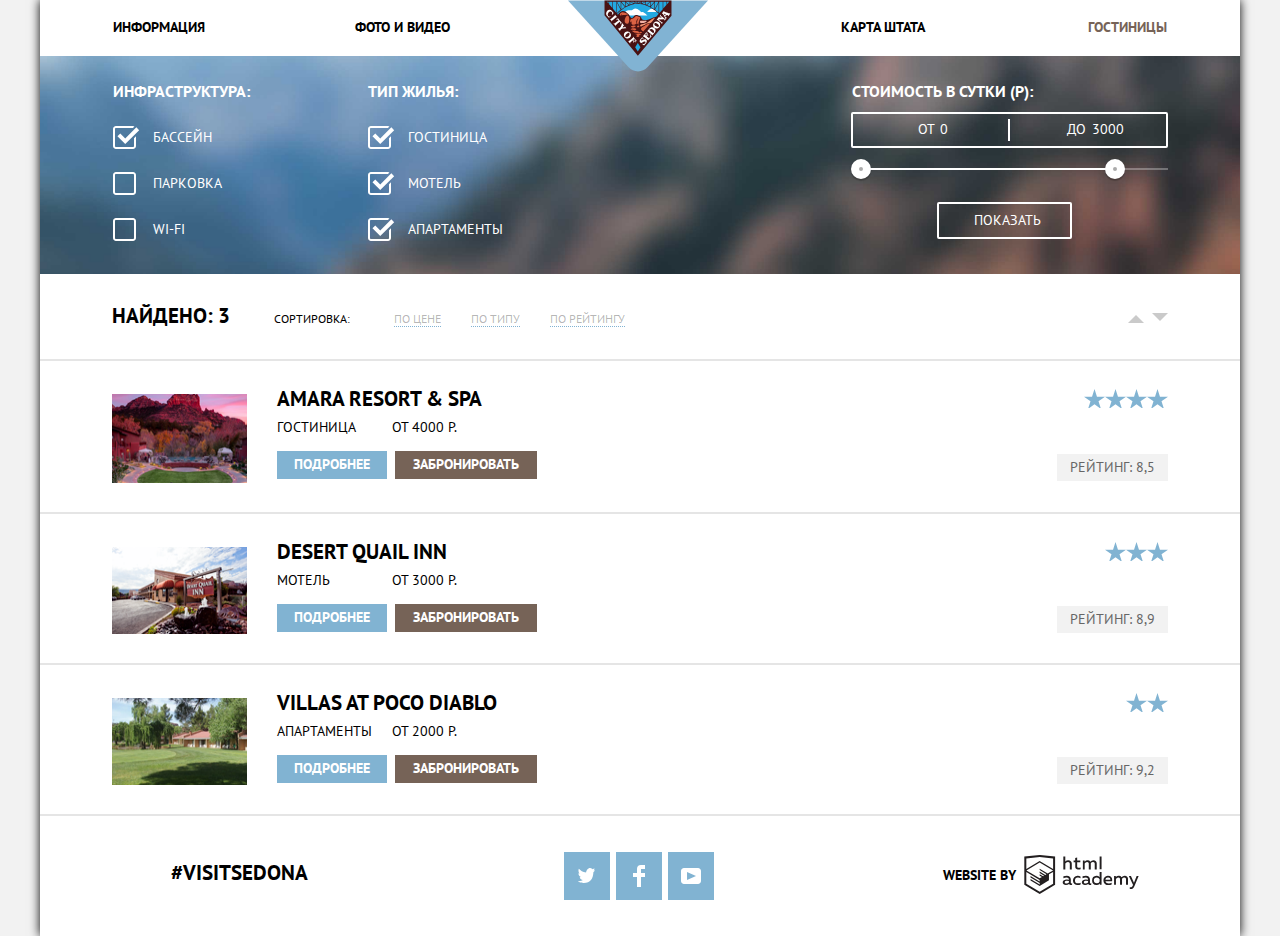
==== commit c42d25eb: "изменения по замечаниям" ====
--- a/hotels.html
+++ b/hotels.html
@@ -202,8 +202,8 @@
             </ul>
             <p class="footer-copyright">
                 <b>Website by</b>
-                <a class="redirection-htmlacademy" href="https://up.htmlacademy.ru/htmlcss/22"><span class="visually-hidden">HTML Academy</span>
-                    <svg id="Layer_1" data-name="Layer 1" xmlns="http://www.w3.org/2000/svg" width="121" height="43" viewBox="0 0 108.08 36.85"><title>logo-htmlacademy-small1</title>
+                <a class="redirection-htmlacademy" href="https://htmlacademy.ru/intensive/htmlcss"><span class="visually-hidden">HTML Academy</span>
+                    <svg id="Layer_1" data-name="Layer 1" xmlns="http://www.w3.org/2000/svg" width="121" height="39" viewBox="0 0 108.08 36.85"><title>logo-htmlacademy-small1</title>
                         <path d="M44.61,26.88a2,2,0,0,0,.55-0.1v1.33a3.25,3.25,0,0,1-1.18.21,1.67,1.67,0,0,1-1.67-1,4.84,4.84,0,0,1-3.14,1.08c-1.51,0-2.91-.83-2.91-2.55,0-2.13,2-2.79,3.71-2.79a11.08,11.08,0,0,1,2.17.25v-0.3c0-1-.76-1.77-2.19-1.77a7.42,7.42,0,0,0-3,.64v-1.7a10.21,10.21,0,0,1,3.19-.55c2.36,0,3.81,1.12,3.81,3.65v3a0.54,0.54,0,0,0,.49.59h0.17Zm-6.44-1.13A1.35,1.35,0,0,0,39.63,27h0.11a3.39,3.39,0,0,0,2.41-1V24.58a9.72,9.72,0,0,0-1.81-.21c-1,0-2.16.33-2.16,1.38h0Zm12.36-6.11a5,5,0,0,1,2.57.64V22a4.08,4.08,0,0,0-2.3-.7,2.75,2.75,0,1,0,0,5.49,5,5,0,0,0,2.43-.64v1.71a6.27,6.27,0,0,1-2.76.57A4.21,4.21,0,0,1,46,24.51q0-.21,0-0.41a4.32,4.32,0,0,1,4.18-4.46h0.38Zm12.17,7.24a2,2,0,0,0,.55-0.1v1.33a3.25,3.25,0,0,1-1.18.21,1.67,1.67,0,0,1-1.67-1,4.84,4.84,0,0,1-3.14,1.08c-1.51,0-2.91-.83-2.91-2.55,0-2.13,2-2.79,3.71-2.79a11.08,11.08,0,0,1,2.17.25v-0.3c0-1-.76-1.77-2.19-1.77a7.42,7.42,0,0,0-3,.64v-1.7a10.21,10.21,0,0,1,3.19-.55c2.36,0,3.81,1.12,3.81,3.65v3a0.54,0.54,0,0,0,.49.59h0.17Zm-6.44-1.13A1.35,1.35,0,0,0,57.73,27h0.11a3.39,3.39,0,0,0,2.41-1V24.58a9.72,9.72,0,0,0-1.81-.21c-1.06,0-2.16.33-2.16,1.38h0ZM73,16V28.2H71.35V26.88a3.88,3.88,0,0,1-3.19,1.54,4.4,4.4,0,0,1,0-8.78,3.81,3.81,0,0,1,3,1.3V16H73Zm-4.53,5.22a2.76,2.76,0,1,0,0,5.52A2.86,2.86,0,0,0,71.15,25V23A2.91,2.91,0,0,0,68.49,21.27ZM79,19.64c3.31,0,4.46,2.68,3.92,5.09H76.7c0.21,1.5,1.67,2.11,3.19,2.11a6.11,6.11,0,0,0,2.64-.59v1.6a7.14,7.14,0,0,1-3,.57C77,28.42,74.78,27,74.78,24a4.18,4.18,0,0,1,4-4.39H79Zm0.09,1.54a2.28,2.28,0,0,0-2.44,2.1v0.06H81.3A2,2,0,0,0,79.13,21.18Zm5.73,7V19.87h1.65v1a3.81,3.81,0,0,1,2.78-1.27A2.86,2.86,0,0,1,91.89,21a4.12,4.12,0,0,1,2.91-1.33A3.06,3.06,0,0,1,98,23V28.2h-1.9V23.05a1.59,1.59,0,0,0-1.42-1.75H94.42a2.8,2.8,0,0,0-2.07,1.12V28.2h-1.9V23.05A1.59,1.59,0,0,0,89,21.31H88.8a3,3,0,0,0-2.21,1.29v5.63H84.86Zm21.31-8.33h1.9l-3.91,9.46c-0.9,2.17-2.09,2.86-3.35,2.86a4.76,4.76,0,0,1-1.1-.14V30.46a2.86,2.86,0,0,0,.85.12c0.9,0,1.58-.64,2.07-1.9l0.17-.42-4-8.4h2l2.86,6.29ZM38.73,1.46V6.22a3.81,3.81,0,0,1,2.7-1.14,3.25,3.25,0,0,1,3.44,3.4v5.15H43V8.72a1.81,1.81,0,0,0-1.61-2h-0.3a2.93,2.93,0,0,0-2.32,1.39v5.52h-1.9V1.46h1.9ZM49.94,2.31v3h3V6.91h-3v3.81c0,1.1.5,1.46,1.58,1.46a4.49,4.49,0,0,0,1.69-.33v1.6A6.8,6.8,0,0,1,51,13.8a2.55,2.55,0,0,1-2.86-2.74V6.89H46.58V5.26h1.5V2.74Zm5.4,11.31V5.28H57v1A3.81,3.81,0,0,1,59.77,5a2.86,2.86,0,0,1,2.6,1.33A4.12,4.12,0,0,1,65.28,5,3.06,3.06,0,0,1,68.44,8.4v5.21h-1.9V8.46a1.59,1.59,0,0,0-1.42-1.75H64.89a2.8,2.8,0,0,0-2.07,1.12v5.78h-1.9V8.46A1.59,1.59,0,0,0,59.5,6.71H59.27A3,3,0,0,0,57.06,8v5.63H55.34ZM71.17,1.45H73V13.6H71.17V1.45ZM14.71,0H14.55L0,1.54V28.21l14.55,8.66,14.55-8.66V1.54Zm12.5,27.1L14.55,34.64,1.9,27.12V16.18l12.59,7.5V25L5.86,19.9v1.31l8.68,5.21v1.39L5.87,22.65V24l8.68,5.21,8.75-5.24V18.31L27.2,16V27.12Zm0-12.53-3.48,2-1.6,1L14.51,13v1.31L21,18.23H21l-0.14.09-1,.54-5.37-3.2V17l4.24,2.52-1,.67-3.2-1.9v1.31l2.1,1.24L14.5,22.1,2,14.65,14.51,7.11Zm0-1.32L14.49,5.76,1.91,13.25v-10L14.56,1.92,27.21,3.25v10h0Z"
                             transform="translate(0 -0.02)" fill="#231f20" /></svg>
                 </a>
--- a/css/style.css
+++ b/css/style.css
@@ -198,6 +198,8 @@
 }
 .main-footer li {
   list-style: none;
+  margin-left: 2px;
+  margin-right: 4px;
 }
 
 /*Hotels page*/
@@ -307,6 +309,8 @@
 }
 .found-hotel-information b {
   display: inline-block;
+  vertical-align: middle;
+
   width: 230px;
   line-height: 21px;
   font-weight: normal;
@@ -345,7 +349,7 @@
   line-height: 21px;
   padding: 3px 18px;
   cursor:pointer;
-  
+  vertical-align: middle;
 }
 .reserve-button:hover,
 .reserve-button:focus {
@@ -440,6 +444,7 @@
   background-image: url("../img/ind/index-main-group.jpg");
   background-repeat: no-repeat;
   background-position-y: -82px;
+  background-color: #a9a9a9;
 
   position: relative;
 }
@@ -496,6 +501,8 @@
 }
 .main-slogan-wrapper > p {
   padding-bottom: 51px;
+  padding-left: 100px;
+  padding-right: 100px;
 }
 
 .reasons-attractions {
@@ -527,18 +534,22 @@
 }
 .reasons-name {
   display: inline-block;
+  vertical-align: middle;
+
   margin: auto;
   width: 151px;
 }
 
 .reasons-number {
   display: inline-block;
+  vertical-align: middle;
   margin-top: 20px;
   margin-bottom: 20px;
 }
 
 .reasons-description {
   display: inline-block;
+  vertical-align: middle;
   width: 306px;
   margin: auto;
 }
@@ -549,6 +560,7 @@
 }
 div.reasons-info.left img {
   margin-left: auto;
+  height: auto;
 }
 .attractions {
   display: -webkit-box;
@@ -572,6 +584,7 @@
 }
 .attractions-description {
   display: inline-block;
+  vertical-align: middle;
   width: 287px;
   padding-left: 54px;
 }
@@ -606,8 +619,9 @@
       -ms-flex-direction: row-reverse;
           flex-direction: row-reverse;
 }
-div.reasons-info.left img {
+div.reasons-info.right img {
   margin-right: auto;
+  height: auto;
 }
 .reasons-container {
   display: -webkit-box;
@@ -628,7 +642,7 @@
 .form-wrapper {
   background-color: #ffffff;
 
-  padding-top: 48px;
+  padding-top: 49px;
   padding-bottom: 138px;
   margin: 0;
 
@@ -862,21 +876,28 @@
   font-weight: bold;
   font-size: 21px;
 
-  margin-left: 132px;
-  margin-right: 34px;
   margin-top: -6px;
+
+  width: 33.33%;
+  display: inline-block;
+  text-align: center;
+  vertical-align: middle;
 }
 .footer-copyright {
   display: -webkit-box;
   display: -ms-flexbox;
   display: flex;
 
-  margin-right: 96px;
+  width: 33.33%;
+  justify-content: center;
+
+  margin-top: 20px;
 }
 .footer-copyright b {
   display: inline-block;
-
-  margin: 11px 5px;
+  vertical-align: middle;
+
+  margin: 7px 5px;
 }
 
 .social-button {
@@ -918,10 +939,10 @@
   display: -webkit-box;
   display: -ms-flexbox;
   display: flex;
-  -webkit-box-pack: justify;
-      -ms-flex-pack: justify;
-          justify-content: space-between;
-  width: 151px;
+
+
+  justify-content: center;
+  width: 33.33%;
 }
 .filter ul{
   margin:0;
@@ -1022,10 +1043,10 @@
 
 .price-controls label {
   display: inline-block;
+  vertical-align: middle;
 
   font-size: 14px;
   line-height: 28px;
-  vertical-align: middle;
 
   cursor: pointer;
 }
@@ -1216,6 +1237,8 @@
 .found-hotel-information span{
   display: inline-block;
   width: 50%; 
+
+  vertical-align: middle;
 }
 .found-hotel-ratings{
   margin-top: 10px;
@@ -1225,6 +1248,8 @@
 }
 .found-hotel-ratings p:nth-child(2){
   display: inline-block;
+  vertical-align: middle;
+
   padding: 3px 13px;
   background-color: #f2f2f2;
   margin: 0;
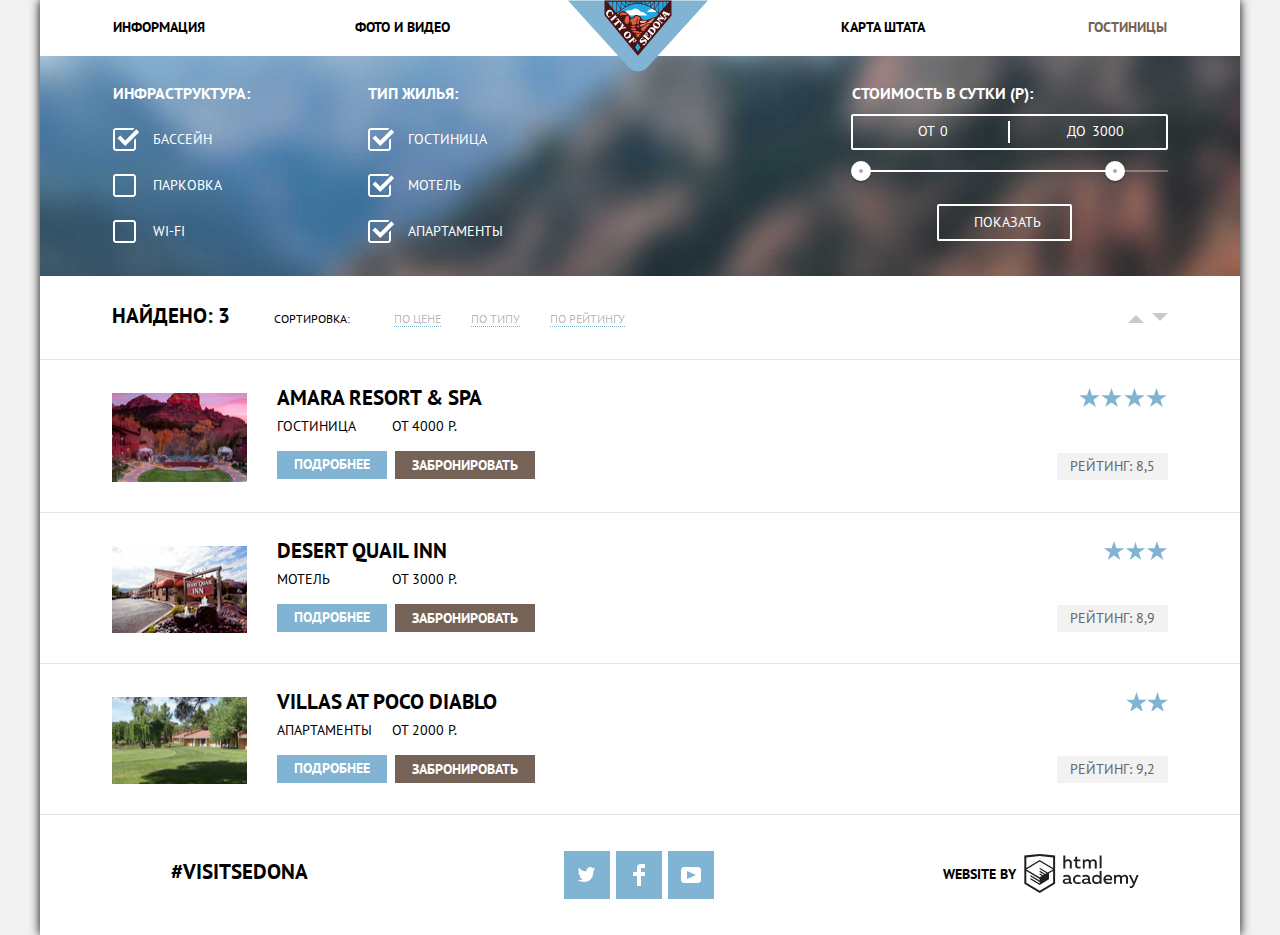
==== commit 441a20fa: "js подключен" ====
--- a/hotels.html
+++ b/hotels.html
@@ -6,7 +6,7 @@
     <title>HTML Academy: Отели Седона</title>
     <link href="https://fonts.googleapis.com/css?family=PT+Sans:400,700&amp;subset=cyrillic" rel="stylesheet">
     <link href="css/normalize.css" rel="stylesheet">
-    <link href="css/style.css" rel="stylesheet">
+    <link href="css/style.min.css" rel="stylesheet">
 </head>
 
 <body>
@@ -33,7 +33,8 @@
                             <legend>Инфраструктура:</legend>
                             <ul>
                                 <li class="filter-parameter">
-                                    <input class="visually-hidden filter-input" type="checkbox" name="swimming-pool" id="filter-swimming-pool" checked>
+                                    <input class="visually-hidden filter-input" type="checkbox" name="swimming-pool" id="filter-swimming-pool"
+                                        checked>
                                     <label for="filter-swimming-pool">Бассейн</label>
                                 </li>
                                 <li class="filter-parameter">
@@ -52,15 +53,18 @@
                             <legend>Тип жилья:</legend>
                             <ul>
                                 <li class="filter-parameter">
-                                    <input class="visually-hidden filter-input" type="checkbox" name="hotel" id="filter-hotel" checked>
+                                    <input class="visually-hidden filter-input" type="checkbox" name="hotel" id="filter-hotel"
+                                        checked>
                                     <label for="filter-hotel">Гостиница</label>
                                 </li>
                                 <li class="filter-parameter">
-                                    <input class="visually-hidden filter-input" type="checkbox" name="motel" id="filter-motel" checked>
+                                    <input class="visually-hidden filter-input" type="checkbox" name="motel" id="filter-motel"
+                                        checked>
                                     <label for="filter-motel">Мотель</label>
                                 </li>
                                 <li class="filter-parameter">
-                                    <input class="visually-hidden filter-input" type="checkbox" name="apartments" id="filter-apartments" checked>
+                                    <input class="visually-hidden filter-input" type="checkbox" name="apartments" id="filter-apartments"
+                                        checked>
                                     <label for="filter-apartments">Апартаменты</label>
                                 </li>
                             </ul>
@@ -187,25 +191,29 @@
             <a href="#" class="sedona-hashtag">#visitsedona</a>
             <ul>
                 <li><a class="social-button" href="#"><span class="visually-hidden">Твиттер</span>
-                        <svg xmlns="http://www.w3.org/2000/svg" xmlns:xlink="http://www.w3.org/1999/xlink" width="17" height="15" viewBox="0 0 17 15">
-                            <path fill="#FFF" d="M10.95.144c1.685-.496 2.984.27 3.577 1.179.673-.231 1.331-.481 2.011-.708a2.345 2.345 0 0 1-.857 1.768c.685.17 1.304-.491 1.304-.491-.169 1-1.006 1.788-1.563 2.024-.231 6.75-3.175 11.217-10.077 11.082h-.446c-.41 0-4.164-.46-4.898-1.887 2.271.196 3.893-.422 4.693-1.177-.96-.3-2.679-.477-2.979-2.95.349.106.564.228 1.19.119C1.705 8.247.374 7.53.448 5.33c.285.328 1.067.536 1.34.472C1.085 5.561-.182 2.442.894.85c1.818 1.854 3.735 3.606 7.152 3.773C8.254 2.33 9.183.793 10.95.144z"
-                            /></svg>
+                        <svg xmlns="http://www.w3.org/2000/svg" xmlns:xlink="http://www.w3.org/1999/xlink" width="17"
+                            height="15" viewBox="0 0 17 15">
+                            <path fill="#FFF" d="M10.95.144c1.685-.496 2.984.27 3.577 1.179.673-.231 1.331-.481 2.011-.708a2.345 2.345 0 0 1-.857 1.768c.685.17 1.304-.491 1.304-.491-.169 1-1.006 1.788-1.563 2.024-.231 6.75-3.175 11.217-10.077 11.082h-.446c-.41 0-4.164-.46-4.898-1.887 2.271.196 3.893-.422 4.693-1.177-.96-.3-2.679-.477-2.979-2.95.349.106.564.228 1.19.119C1.705 8.247.374 7.53.448 5.33c.285.328 1.067.536 1.34.472C1.085 5.561-.182 2.442.894.85c1.818 1.854 3.735 3.606 7.152 3.773C8.254 2.33 9.183.793 10.95.144z" /></svg>
                     </a></li>
                 <li><a class="social-button" href="#"><span class="visually-hidden">Фейсбук</span>
                         <svg xmlns="http://www.w3.org/2000/svg" width="12" height="22" viewBox="0 0 12 22">
                             <path fill="#FFF" d="M12 4V0H8a4 4 0 0 0-4 4v4H0v4h4v10h4V12h4V8H8V4h4z" /></svg></a></li>
                 <li><a class="social-button" href="#"><span class="visually-hidden">YouTube</span>
-                        <svg xmlns="http://www.w3.org/2000/svg" xmlns:xlink="http://www.w3.org/1999/xlink" width="20" height="16" viewBox="0 0 20 16">
-                            <path fill="#FFF" d="M17 0H3C1.35 0 0 1.35 0 3v10c0 1.65 1.35 3 3 3h14c1.65 0 3-1.35 3-3V3c0-1.65-1.35-3-3-3zM6.027 11.998V4.002L15.014 8l-8.987 3.998z"
-                            /></svg>
+                        <svg xmlns="http://www.w3.org/2000/svg" xmlns:xlink="http://www.w3.org/1999/xlink" width="20"
+                            height="16" viewBox="0 0 20 16">
+                            <path fill="#FFF" d="M17 0H3C1.35 0 0 1.35 0 3v10c0 1.65 1.35 3 3 3h14c1.65 0 3-1.35 3-3V3c0-1.65-1.35-3-3-3zM6.027 11.998V4.002L15.014 8l-8.987 3.998z" /></svg>
                     </a></li>
             </ul>
             <p class="footer-copyright">
                 <b>Website by</b>
-                <a class="redirection-htmlacademy" href="https://htmlacademy.ru/intensive/htmlcss"><span class="visually-hidden">HTML Academy</span>
-                    <svg id="Layer_1" data-name="Layer 1" xmlns="http://www.w3.org/2000/svg" width="121" height="39" viewBox="0 0 108.08 36.85"><title>logo-htmlacademy-small1</title>
+                <a class="redirection-htmlacademy" href="https://htmlacademy.ru/intensive/htmlcss"><span class="visually-hidden">HTML
+                        Academy</span>
+                    <svg id="Layer_1" data-name="Layer 1" xmlns="http://www.w3.org/2000/svg" width="121" height="39"
+                        viewBox="0 0 108.08 36.85">
+                        <title>logo-htmlacademy-small1</title>
                         <path d="M44.61,26.88a2,2,0,0,0,.55-0.1v1.33a3.25,3.25,0,0,1-1.18.21,1.67,1.67,0,0,1-1.67-1,4.84,4.84,0,0,1-3.14,1.08c-1.51,0-2.91-.83-2.91-2.55,0-2.13,2-2.79,3.71-2.79a11.08,11.08,0,0,1,2.17.25v-0.3c0-1-.76-1.77-2.19-1.77a7.42,7.42,0,0,0-3,.64v-1.7a10.21,10.21,0,0,1,3.19-.55c2.36,0,3.81,1.12,3.81,3.65v3a0.54,0.54,0,0,0,.49.59h0.17Zm-6.44-1.13A1.35,1.35,0,0,0,39.63,27h0.11a3.39,3.39,0,0,0,2.41-1V24.58a9.72,9.72,0,0,0-1.81-.21c-1,0-2.16.33-2.16,1.38h0Zm12.36-6.11a5,5,0,0,1,2.57.64V22a4.08,4.08,0,0,0-2.3-.7,2.75,2.75,0,1,0,0,5.49,5,5,0,0,0,2.43-.64v1.71a6.27,6.27,0,0,1-2.76.57A4.21,4.21,0,0,1,46,24.51q0-.21,0-0.41a4.32,4.32,0,0,1,4.18-4.46h0.38Zm12.17,7.24a2,2,0,0,0,.55-0.1v1.33a3.25,3.25,0,0,1-1.18.21,1.67,1.67,0,0,1-1.67-1,4.84,4.84,0,0,1-3.14,1.08c-1.51,0-2.91-.83-2.91-2.55,0-2.13,2-2.79,3.71-2.79a11.08,11.08,0,0,1,2.17.25v-0.3c0-1-.76-1.77-2.19-1.77a7.42,7.42,0,0,0-3,.64v-1.7a10.21,10.21,0,0,1,3.19-.55c2.36,0,3.81,1.12,3.81,3.65v3a0.54,0.54,0,0,0,.49.59h0.17Zm-6.44-1.13A1.35,1.35,0,0,0,57.73,27h0.11a3.39,3.39,0,0,0,2.41-1V24.58a9.72,9.72,0,0,0-1.81-.21c-1.06,0-2.16.33-2.16,1.38h0ZM73,16V28.2H71.35V26.88a3.88,3.88,0,0,1-3.19,1.54,4.4,4.4,0,0,1,0-8.78,3.81,3.81,0,0,1,3,1.3V16H73Zm-4.53,5.22a2.76,2.76,0,1,0,0,5.52A2.86,2.86,0,0,0,71.15,25V23A2.91,2.91,0,0,0,68.49,21.27ZM79,19.64c3.31,0,4.46,2.68,3.92,5.09H76.7c0.21,1.5,1.67,2.11,3.19,2.11a6.11,6.11,0,0,0,2.64-.59v1.6a7.14,7.14,0,0,1-3,.57C77,28.42,74.78,27,74.78,24a4.18,4.18,0,0,1,4-4.39H79Zm0.09,1.54a2.28,2.28,0,0,0-2.44,2.1v0.06H81.3A2,2,0,0,0,79.13,21.18Zm5.73,7V19.87h1.65v1a3.81,3.81,0,0,1,2.78-1.27A2.86,2.86,0,0,1,91.89,21a4.12,4.12,0,0,1,2.91-1.33A3.06,3.06,0,0,1,98,23V28.2h-1.9V23.05a1.59,1.59,0,0,0-1.42-1.75H94.42a2.8,2.8,0,0,0-2.07,1.12V28.2h-1.9V23.05A1.59,1.59,0,0,0,89,21.31H88.8a3,3,0,0,0-2.21,1.29v5.63H84.86Zm21.31-8.33h1.9l-3.91,9.46c-0.9,2.17-2.09,2.86-3.35,2.86a4.76,4.76,0,0,1-1.1-.14V30.46a2.86,2.86,0,0,0,.85.12c0.9,0,1.58-.64,2.07-1.9l0.17-.42-4-8.4h2l2.86,6.29ZM38.73,1.46V6.22a3.81,3.81,0,0,1,2.7-1.14,3.25,3.25,0,0,1,3.44,3.4v5.15H43V8.72a1.81,1.81,0,0,0-1.61-2h-0.3a2.93,2.93,0,0,0-2.32,1.39v5.52h-1.9V1.46h1.9ZM49.94,2.31v3h3V6.91h-3v3.81c0,1.1.5,1.46,1.58,1.46a4.49,4.49,0,0,0,1.69-.33v1.6A6.8,6.8,0,0,1,51,13.8a2.55,2.55,0,0,1-2.86-2.74V6.89H46.58V5.26h1.5V2.74Zm5.4,11.31V5.28H57v1A3.81,3.81,0,0,1,59.77,5a2.86,2.86,0,0,1,2.6,1.33A4.12,4.12,0,0,1,65.28,5,3.06,3.06,0,0,1,68.44,8.4v5.21h-1.9V8.46a1.59,1.59,0,0,0-1.42-1.75H64.89a2.8,2.8,0,0,0-2.07,1.12v5.78h-1.9V8.46A1.59,1.59,0,0,0,59.5,6.71H59.27A3,3,0,0,0,57.06,8v5.63H55.34ZM71.17,1.45H73V13.6H71.17V1.45ZM14.71,0H14.55L0,1.54V28.21l14.55,8.66,14.55-8.66V1.54Zm12.5,27.1L14.55,34.64,1.9,27.12V16.18l12.59,7.5V25L5.86,19.9v1.31l8.68,5.21v1.39L5.87,22.65V24l8.68,5.21,8.75-5.24V18.31L27.2,16V27.12Zm0-12.53-3.48,2-1.6,1L14.51,13v1.31L21,18.23H21l-0.14.09-1,.54-5.37-3.2V17l4.24,2.52-1,.67-3.2-1.9v1.31l2.1,1.24L14.5,22.1,2,14.65,14.51,7.11Zm0-1.32L14.49,5.76,1.91,13.25v-10L14.56,1.92,27.21,3.25v10h0Z"
-                            transform="translate(0 -0.02)" fill="#231f20" /></svg>
+                            transform="translate(0 -0.02)" fill="#231f20" />
+                    </svg>
                 </a>
             </p>
         </footer>
--- a/css/style.min.css
+++ b/css/style.min.css
@@ -0,0 +1 @@
+.main-header,body{position:relative}.button,body{text-transform:uppercase}.index-main-pic,.index-main-pic::after,.search-filters{background-repeat:no-repeat}body{margin:0;padding:0;font-family:"PT Sans",Arial,sans-serif;font-size:14px;line-height:26px;color:#000;background-color:#f2f2f2}.attractions-name,.container .main-slogan,.reasons-name{font-size:21px;font-weight:700}.attractions-description,.attractions-name,.reasons-description,.reasons-name,.reasons-number{line-height:21px;text-align:center}a{text-decoration:none}.main-navigation{font-weight:700;color:#000;background-color:#fff;list-style:none}.main-navigation a.current-page{cursor:pointer;color:#766357}.main-navigation a{color:#000}.main-navigation a:focus,.main-navigation a:hover{color:#81b3d2}.main-navigation a:active{color:rgba(183,183,183,.3)}.container .main-slogan{text-align:center}div.reasons-info.left,div.reasons-info.right{color:#fff;background-color:#81b3d2}.reasons-container{color:#000;background-color:#eee}.travel-search-form b{font-size:30px;font-weight:700;text-align:center;line-height:36px}.travel-search-form p{line-height:24px;text-align:center}.button{font:inherit;font-size:21px;font-weight:700;text-align:center;color:#fff;vertical-align:middle;background-color:#766357;border:none;cursor:pointer}.travel-search-button:focus,.travel-search-button:hover{background-color:#604e43}.travel-search-button:active{color:rgba(255,255,255,.3);background-color:#503e33}.search-form fieldset{border:none;padding-top:40px;transition:.45s;transition-timing-function:ease-in-out}.search-form-hidden{max-height:87px;overflow:hidden;transition:.4s}.search-form-hidden fieldset{visibility:hidden;opacity:0;transition:.45s;transition-timing-function:ease-in-out}.search-form label{font-weight:700}.search-form input{font:inherit;font-weight:700;color:#000;background-color:#f2f2f2;border:2px solid #f2f2f2}.search-form input:hover{font:inherit;font-weight:700;background-color:#ebebeb;border:2px solid #ebebeb}.search-form input:focus{font:inherit;font-weight:700;background-color:#fff;border:2px solid #e5e5e5}.search-form input::-webkit-input-placeholder{color:#000;text-transform:uppercase}.search-form input::-moz-placeholder{color:#000;text-transform:uppercase}.search-form input:-ms-input-placeholder{color:#000;text-transform:uppercase}.search-submit{text-align:center;background-color:#81b3d2}.search-submit:focus,.search-submit:hover{background-color:#669ec0}.search-submit:active{color:rgba(255,255,255,.3);background-color:#5496bd}.main-footer{color:#000;background-color:#fff}.main-footer a{cursor:pointer;color:#000}.main-footer ul{margin:0;padding:0}.main-footer li{list-style:none;margin-left:2px;margin-right:4px}.search-filters{color:#fff;line-height:21px;background-color:#81b3d2;background-image:url(../img/hotels/filters-background.jpg);background-size:cover;background-position-y:center}.search-filters fieldset{border:none}.search-filters legend{font-size:16px;font-weight:700}.search-filters ul{font-size:14px;list-style:none}.filter-button{display:block;width:135px;margin-left:100px;padding:6px 35px;font-size:14px;line-height:21px;font-weight:400;text-align:center;border:2px solid #fff;border-radius:2px;background-color:transparent;cursor:pointer}.details-button,.found-hotel-information b,.reserve-button{display:inline-block;vertical-align:middle}.filter-button:focus,.filter-button:hover{color:#000;background-color:#fff}.search-results-number{font-size:21px;font-weight:700}.search-results p,.sorting-parameters a{font-size:12px;line-height:18px}.search-results ul{margin:0;padding:0;list-style:none}.sorting-parameters a{cursor:pointer;color:rgba(0,0,0,.3);border-bottom-color:#81b3d2;border-bottom-style:dotted;border-bottom-width:1px}.sorting-parameters a:focus,.sorting-parameters a:hover{color:#81b3d2;border-bottom-color:#81b3d2;border-bottom-style:dotted}.sorting-parameters a:active{color:#000;border-bottom-style:none}.hotel-name{color:#000;font-size:21px;line-height:26px;font-weight:700}.details-button,.found-hotel-ratings p,.reserve-button{font-size:14px;line-height:21px}.hotel-name:focus,.hotel-name:hover{color:#81b3d2}.hotel-name:active{color:rgba(0,0,0,.3)}.found-hotel-information b{width:230px;line-height:21px;font-weight:400;margin-bottom:14px}.details-button{font-weight:700;color:#fff;background-color:#81b3d2;padding:3px 17px 4px;cursor:pointer}.details-button:focus,.details-button:hover{background-color:#669ec0}.details-button:active{color:rgba(255,255,255,.3);background-color:#5496bd}.reserve-button{font-weight:700;padding:4px 17px 3px;cursor:pointer}.main-navigation,.main-slogan-wrapper{display:-webkit-box;display:-ms-flexbox}.reserve-button:focus,.reserve-button:hover{background-color:#604e43}.reserve-button:active{color:rgba(255,255,255,.3);background-color:#503e33}.found-hotel-ratings p{text-align:center;color:#666}.main-header{width:1200px;margin:0 auto}.main-navigation{width:100%;margin:0;padding:0;display:flex;-webkit-box-pack:justify;-ms-flex-pack:justify;justify-content:space-between;-ms-flex-wrap:wrap;flex-wrap:wrap}.main-navigation li{width:99px}.main-navigation a{cursor:pointer;display:block;margin-top:14px;margin-bottom:16px}.main-navigation li:first-of-type,.main-navigation li:nth-of-type(2){text-align:left;margin-left:73px;margin-right:70px}.main-navigation li:last-of-type,.main-navigation li:nth-of-type(3){text-align:right;margin-right:73px;margin-left:70px}.main-navigation li:nth-child(3){margin-left:auto}.main-header-logo{position:absolute;z-index:2;left:44%}.container{width:1200px;margin:0 auto;padding:0;background-color:#fff;-webkit-box-shadow:0 0 10px 0 #000;box-shadow:0 0 10px 0 #000}.index-main-pic,.index-main-title,.main-slogan,.main-slogan-wrapper>p{margin:0;padding:0}.index-main-pic{width:1200px;height:509px;background-image:url(../img/ind/index-main-group.jpg);background-position-y:-82px;background-color:#a9a9a9;position:relative}.index-main-pic::after{content:"";width:100%;height:59px;margin:0;padding:0;background-image:url(../img/ind/polygon.png);position:absolute;bottom:-2px;left:-1px;border-right:1px solid #fff}.index-main-title{position:absolute;top:76px;left:370px}.form-wrapper,.map-wrapper,.map-wrapper img{position:relative}.main-slogan-wrapper{display:flex;-webkit-box-orient:vertical;-webkit-box-direction:normal;-ms-flex-direction:column;flex-direction:column;-webkit-box-align:center;-ms-flex-align:center;align-items:center;position:relative;top:-10px}.reasons-wrapper,div.reasons-info.left{display:-webkit-box;display:-ms-flexbox}.main-slogan{width:440px;margin-top:69px;margin-bottom:29px}.main-slogan-wrapper>p{padding-bottom:51px;padding-left:100px;padding-right:100px}.reasons-attractions{margin:0;padding:0}.reasons-wrapper{width:400px;display:flex;-webkit-box-orient:vertical;-webkit-box-direction:normal;-ms-flex-direction:column;flex-direction:column;-webkit-box-pack:justify;-ms-flex-pack:justify;justify-content:space-between;margin-top:47px;margin-bottom:60px}.reasons-description,.reasons-name,.reasons-number{display:inline-block;vertical-align:middle;margin:0;padding:0}.reasons-name{margin:auto;width:151px}.reasons-number{margin-top:20px;margin-bottom:20px}.reasons-description{width:306px;margin:auto}div.reasons-info.left{display:flex}.attractions,div.reasons-info.right{display:-webkit-box;display:-ms-flexbox}div.reasons-info.left img{margin-left:auto;height:auto}.attractions{display:flex;-ms-flex-pack:distribute;justify-content:space-around;padding-top:61px;padding-bottom:68px;background-color:#fff}.attractions-name{padding:0;margin:0 0 12px}.attractions-info{padding-top:100px}.attractions-description{display:inline-block;vertical-align:middle;width:287px;padding-left:54px}.attractions-info.center,.attractions-info.left,.attractions-info.right{width:33%;background-position:top center;background-repeat:no-repeat}.attractions-info.left{background-image:url(../img/icon-1.svg)}.attractions-info.center{background-image:url(../img/icon-3.svg)}.attractions-info.right{background-image:url(../img/icon-2.svg)}div.reasons-info.right{display:flex;-webkit-box-orient:horizontal;-webkit-box-direction:reverse;-ms-flex-direction:row-reverse;flex-direction:row-reverse}div.reasons-info.right img{margin-right:auto;height:auto}.reasons-container{display:-webkit-box;display:-ms-flexbox;display:flex;-ms-flex-pack:distribute;justify-content:space-around}.reasons-container .reasons-description{display:inline-block;width:260px;padding-top:5px}.form-wrapper,.search-parameter{display:-webkit-box;display:-ms-flexbox}.reasons-info:last-child .reasons-description{width:259px}.form-wrapper{background-color:#fff;padding-top:44px;padding-bottom:138px;margin:0;display:flex;-webkit-box-orient:vertical;-webkit-box-direction:normal;-ms-flex-direction:column;flex-direction:column;-ms-flex-wrap:wrap;flex-wrap:wrap;-webkit-box-align:center;-ms-flex-align:center;align-items:center;z-index:1}.form-wrapper p{width:438px;margin:0;padding:27px 0 0}.form-wrapper p>span{padding:0 69px}.map-wrapper{height:462px;margin:0;padding:0}.main-form{width:568px;margin:0 315px;background-color:rgba(255,255,255,.9);position:absolute;z-index:1;top:-88px}.travel-search-button{display:inline-block;width:100%;padding-top:31px;padding-bottom:30px;vertical-align:middle;cursor:pointer}.search-parameter{display:flex;-webkit-box-pack:justify;-ms-flex-pack:justify;justify-content:space-between;-webkit-box-align:center;-ms-flex-align:center;align-items:center;margin-left:45px;margin-right:43px;margin-bottom:28px;position:relative}.search-parameter input{-webkit-box-sizing:border-box;box-sizing:border-box;padding:6px 6px 6px 8px}.search-date input{width:345px;padding-right:28px;margin-left:15px}.calendar{position:absolute;right:6px;top:6px;bottom:auto;left:auto;margin:0;padding:0;background:0 0;border:1px solid transparent}.calendar path{fill:#d4d4d4}.calendar:focus path,.calendar:hover path{fill:#000}.calendar:active path{fill:#81b3d2}.parameter-wrap{display:-webkit-box;display:-ms-flexbox;display:flex;margin:0;-webkit-box-sizing:border-box;box-sizing:border-box}.parameter-wrap .quantity{-webkit-box-sizing:border-box;box-sizing:border-box;width:40px;text-align:center}.add,.reduce{width:39px;position:relative;cursor:pointer;font-size:0;background-color:#f2f2f2;border:0;padding-left:0}.add::after,.add::before,.reduce::before{position:absolute;content:"";top:18px;right:auto;height:3px;background-color:#a9a9a9;bottom:auto}.reduce::before{left:15px;width:12px}.add::after,.add::before{left:13px;width:13px}.add::before{-webkit-transform:rotate(90deg);-ms-transform:rotate(90deg);transform:rotate(90deg)}.add:focus::after,.add:focus::before,.add:hover::after,.add:hover::before,.reduce:focus::before,.reduce:hover::before{background-color:#000}.add:active::after,.add:active::before,.reduce:active::before{background-color:#81b3d2}.search-submit{display:inline-block;vertical-align:middle;width:457px;margin-top:26px;margin-left:44px;margin-bottom:46px;padding-top:16px;padding-bottom:16px}.main-footer{width:1200px;height:120px;margin:0 auto;padding:0;display:-webkit-box;display:-ms-flexbox;display:flex;-webkit-box-pack:justify;-ms-flex-pack:justify;justify-content:space-between;-webkit-box-align:center;-ms-flex-align:center;align-items:center}.index-footer{background-color:rgba(255,255,255,.9);position:relative;left:0;right:0}.sedona-hashtag{font-weight:700;font-size:21px;margin-top:-6px;width:33.33%;display:inline-block;text-align:center;vertical-align:middle}.footer-copyright{display:-webkit-box;display:-ms-flexbox;display:flex;width:33.33%;justify-content:center;margin-top:20px}.footer-copyright b{display:inline-block;vertical-align:middle;margin:7px 5px}.main-footer ul,.social-button{display:-webkit-box;display:-ms-flexbox}.social-button{display:flex;-webkit-box-align:center;-ms-flex-align:center;align-items:center;-webkit-box-pack:center;-ms-flex-pack:center;justify-content:center;width:46px;height:48px;background-color:#81b3d2;cursor:pointer}.social-button:focus,.social-button:hover{background-color:#669ec0}.social-button:active{background-color:#5496bd}.social-button:active path{fill:rgba(255,255,255,.3)}.redirection-htmlacademy:focus path,.redirection-htmlacademy:hover path{fill:#81b3d2}.redirection-htmlacademy:active path{fill:#bdbbbc}.main-footer ul{display:flex;justify-content:center;width:33.33%}.filter ul{margin:0;padding:0}.filter{display:-webkit-box;display:-ms-flexbox;display:flex;padding-top:27px;padding-left:60px;padding-right:73px}.filter div:first-child{width:241px}.filter div:nth-child(2){margin-left:14px}.filter legend{margin-bottom:20px}.filter-parameter{margin-bottom:25px;padding-left:40px}.filter-parameter label{position:relative;cursor:pointer;-webkit-user-select:none;-moz-user-select:none;-ms-user-select:none;user-select:none}.filter-input+label::before,.filter-input:checked+label::before{position:absolute;height:23px;border:none;background-repeat:no-repeat;top:-2px;left:-40px;content:""}.filter-input+label::before{width:23px;background-image:url(../img/checkbox-off.svg)}.filter-input:checked+label::before{width:27px;background-image:url(../img/checkbox-on.svg)}.filter legend.filter-range-title{margin-bottom:5px;margin-left:15px}.filter div.price-controls{position:relative;height:36px;width:317px;-webkit-box-sizing:border-box;box-sizing:border-box;margin-bottom:20px;font-size:0;border:2px solid #fff;border-radius:2px}.price-controls::after{content:"";position:absolute;top:50%;left:50%;width:2px;height:22px;background:#fff;-webkit-transform:translate(-50%,-50%);-ms-transform:translate(-50%,-50%);transform:translate(-50%,-50%)}.price-controls label{display:inline-block;vertical-align:middle;font-size:14px;line-height:28px;cursor:pointer}.search-container,.search-items{display:-webkit-box;display:-ms-flexbox}.price-controls .min-price{padding-left:65px}.price-controls .max-price{padding-left:75px}.price-controls input{width:50px;margin:0;color:inherit;font:inherit;background:0 0;border:none}.range-controls{position:relative;margin-bottom:32px}.range-controls .scale{height:2px;background:rgba(255,255,255,.3)}.scale{margin-left:15px;padding-right:75px}.filter .range-wrapper{margin-left:309px}.filter div.bar{width:110%;height:2px;background:#fff}.filter div.range-toggle{position:absolute;top:-9px;width:4px;height:4px;background:#ababab;border:8px solid #fff;border-radius:50%;-webkit-box-shadow:0 2px 1px 0 rgba(0,1,1,.2);box-shadow:0 2px 1px 0 rgba(0,1,1,.2);cursor:pointer}.range-toggle:hover{background:#1c4f80}.range-toggle-min{left:0}.range-toggle-max{left:268px}.search-container{width:1056px;margin:0 auto;padding:0;display:flex;-webkit-box-align:baseline;-ms-flex-align:baseline;align-items:baseline;-webkit-box-pack:justify;-ms-flex-pack:justify;justify-content:space-between}.search-container h2,.search-container p,.search-container ul{margin:0;padding:0}.search-items{width:528px;padding-top:27px;padding-bottom:28px;display:flex;-webkit-box-align:baseline;-ms-flex-align:baseline;align-items:baseline;-webkit-box-pack:justify;-ms-flex-pack:justify;justify-content:space-between}.inner-item-hotel,ul.sorting-parameters{display:-webkit-box;display:-ms-flexbox}.search-items ul{margin:0;padding:0}ul.sorting-parameters{display:flex;-ms-flex-wrap:wrap;flex-wrap:wrap;-webkit-box-pack:justify;-ms-flex-pack:justify;justify-content:space-between;width:231px;margin-right:15px}.found-hotel{margin:0;padding:0;-webkit-box-sizing:border-box;box-sizing:border-box;border-bottom:1px solid #e5e5e5}.found-hotel:first-child{border-top:1px solid #e5e5e5}.inner-item-hotel{width:1056px;margin:0 auto;padding-top:21px;padding-bottom:13px;display:flex;-webkit-box-align:center;-ms-flex-align:center;align-items:center;-webkit-box-pack:justify;-ms-flex-pack:justify;justify-content:space-between;-webkit-box-sizing:border-box;box-sizing:border-box;position:relative}p.four-stars,p.three-stars,p.two-stars{content:"";background-image:url(../img/star.svg);background-size:21px;height:19px;position:absolute;top:28px;font-size:0;right:0}.hotel-wrapper{width:528px;min-height:90px;display:-webkit-box;display:-ms-flexbox;display:flex}.hotel-button-wrapper{display:flex;width:258px;justify-content:space-between}.found-hotel-information{width:258px;margin-left:30px}.found-hotel-information h3{padding:0;margin-top:4px;margin-bottom:3px}.found-hotel-information span{display:inline-block;width:50%;vertical-align:middle}.found-hotel-ratings{margin-top:10px;margin-bottom:-2px;display:flex;flex-direction:column}.found-hotel-ratings p:nth-child(2){display:inline-block;vertical-align:middle;padding:3px 13px;background-color:#f2f2f2;margin:42px 0 0}p.four-stars{background-repeat:round;width:90px;bottom:auto;left:auto}p.three-stars{background-repeat:round;width:65px}p.two-stars{width:42px}.sorting-order{display:-webkit-box;display:-ms-flexbox;display:flex;-ms-flex-pack:distribute;justify-content:space-around;position:relative;height:10px;width:40px}.sorting-order a{font-size:0}.sorting-order a.order-descending{cursor:pointer;position:absolute;bottom:0;left:0;border:8px solid transparent;border-bottom-color:#cacaca}.sorting-order a.order-ascending{cursor:pointer;position:absolute;top:0;right:0;border:8px solid transparent;border-top-color:#cacaca}.sorting-order a.order-descending:focus,.sorting-order a.order-descending:hover{border:8px solid transparent;border-bottom-color:#231f20}.sorting-order a.order-ascending:focus,.sorting-order a.order-ascending:hover{border:8px solid transparent;border-top-color:#231f20}.sorting-order a.order-descending:active{border:8px solid transparent;border-bottom-color:#81b3d2}.sorting-order a.order-ascending:active{border:8px solid transparent;border-top-color:#81b3d2}img{max-width:100%}.visually-hidden:not(:focus):not(:active),input[type=checkbox].visually-hidden,input[type=radio].visually-hidden{position:absolute;width:1px;height:1px;margin:-1px;border:0;padding:0;white-space:nowrap;-webkit-clip-path:inset(100%);clip-path:inset(100%);clip:rect(0 0 0 0);overflow:hidden}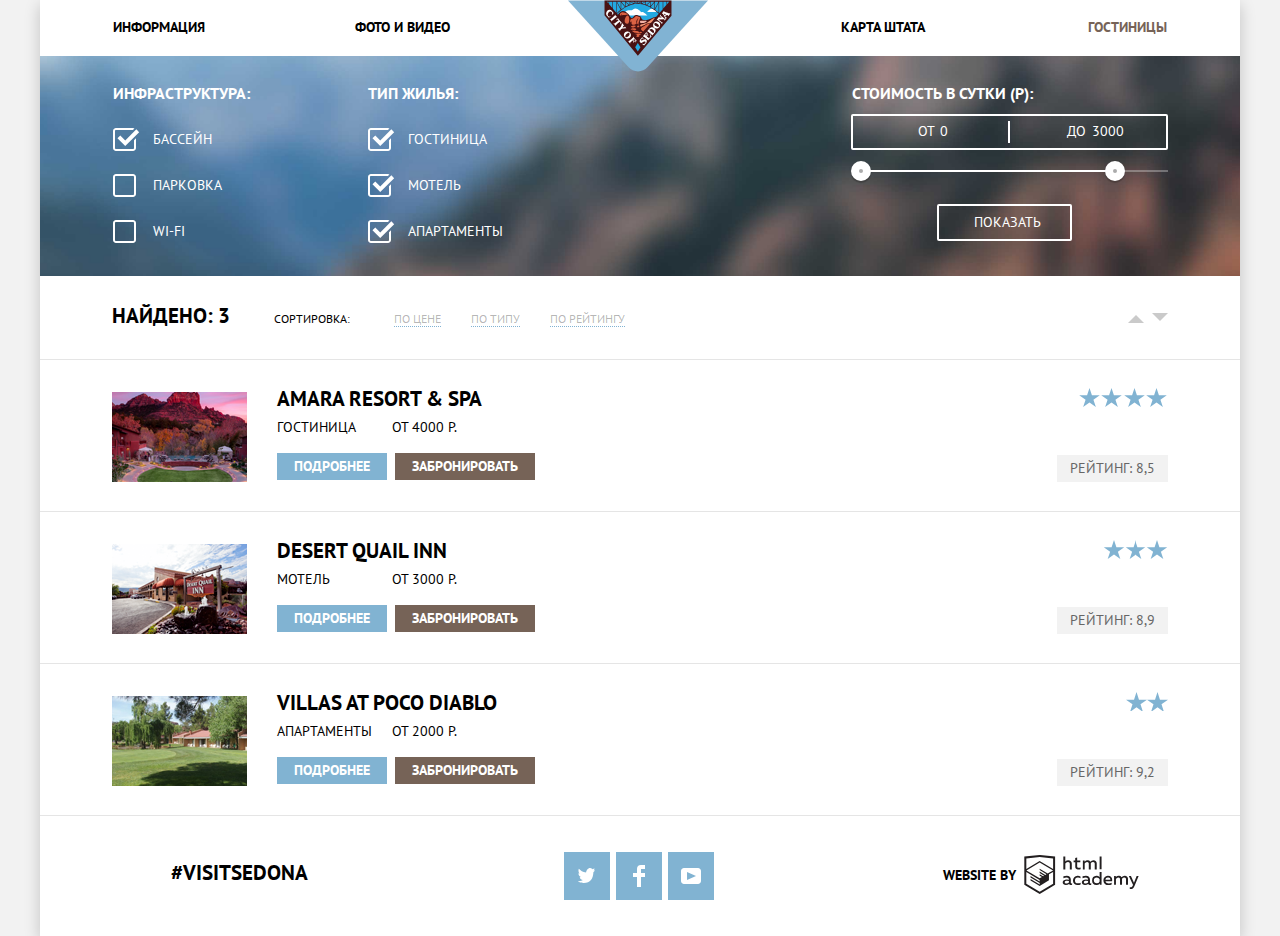
==== commit 3a86bb5d: "выровнены" ====
--- a/hotels.html
+++ b/hotels.html
@@ -6,7 +6,7 @@
     <title>HTML Academy: Отели Седона</title>
     <link href="https://fonts.googleapis.com/css?family=PT+Sans:400,700&amp;subset=cyrillic" rel="stylesheet">
     <link href="css/normalize.css" rel="stylesheet">
-    <link href="css/style.min.css" rel="stylesheet">
+    <link href="css/style.css" rel="stylesheet">
 </head>
 
 <body>
@@ -114,7 +114,7 @@
                             <div class="hotel-wrapper">
                                 <p class="found-hotel-image">
                                     <a href="found-hotel.html">
-                                        <img src="img/hotels/hotel-1.png" width="135" height="89" alt="Фото отеля Amara Resort & Spa">
+                                        <img src="img/hotels/hotel-1.png" width="135" height="90" alt="Фото отеля Amara Resort & Spa">
                                     </a>
                                 </p>
                                 <div class="found-hotel-information">
@@ -139,7 +139,7 @@
                             <div class="hotel-wrapper">
                                 <p class="found-hotel-image">
                                     <a href="found-hotel.html">
-                                        <img src="img/hotels/hotel-2.png" width="135" height="87" alt="Фото отеля Desert Quail Inn">
+                                        <img src="img/hotels/hotel-2.png" width="135" height="90" alt="Фото отеля Desert Quail Inn">
                                     </a>
                                 </p>
                                 <div class="found-hotel-information">
@@ -164,7 +164,7 @@
                             <div class="hotel-wrapper">
                                 <p class="found-hotel-image">
                                     <a href="found-hotel.html">
-                                        <img src="img/hotels/hotel-3.png" width="135" height="87" alt="Фото отеля Villas at Poco Diablo">
+                                        <img src="img/hotels/hotel-3.png" width="135" height="90" alt="Фото отеля Villas at Poco Diablo">
                                     </a>
                                 </p>
                                 <div class="found-hotel-information">
--- a/css/style.css
+++ b/css/style.css
@@ -0,0 +1,1385 @@
+body {
+  margin: 0;
+  padding: 0;
+
+  font-family: "PT Sans", Arial, sans-serif;
+  font-size: 14px;
+  line-height: 26px;
+  color: #000000;
+  text-transform: uppercase;
+
+  background-color: #f2f2f2;
+  position: relative;
+}
+
+a {
+  text-decoration: none;
+}
+
+.main-navigation {
+  font-weight: bold;
+  color: #000000;
+
+  background-color: #ffffff;
+}
+
+.main-navigation {
+  list-style: none;
+}
+.main-navigation a.current-page {
+  cursor: pointer;
+  color: #766357;
+}
+
+.main-navigation a {
+  cursor: pointer;
+  color: #000000;
+}
+.main-navigation a:hover,
+.main-navigation a:focus {
+  color: #81b3d2;
+}
+.main-navigation a:active {
+  color: rgba(183, 183, 183, 0.3);
+}
+
+.container .main-slogan {
+  font-size: 21px;
+  font-weight: bold;
+  text-align: center;
+}
+
+div.reasons-info.left,
+div.reasons-info.right {
+  color: #ffffff;
+
+  background-color: #81b3d2;
+}
+
+.reasons-name,
+.attractions-name {
+  font-size: 21px;
+  font-weight: bold;
+  line-height: 21px;
+  text-align: center;
+}
+.reasons-number {
+  line-height: 21px;
+  text-align: center;
+}
+.reasons-description,
+.attractions-description {
+  line-height: 21px;
+  text-align: center;
+}
+
+.reasons-container {
+  color: #000000;
+
+  background-color: #eeeeee;
+}
+
+.travel-search-form b {
+  font-size: 30px;
+  font-weight: bold;
+  text-align: center;
+  line-height: 36px;
+}
+
+.travel-search-form p {
+  line-height: 24px;
+  text-align: center;
+}
+
+.button {
+  font: inherit;
+  font-size: 21px;
+  font-weight: bold;
+
+  text-align: center;
+  color: #ffffff;
+  vertical-align: middle;
+  text-transform: uppercase;
+
+  background-color: #766357;
+  border: none;
+
+  cursor: pointer;
+}
+
+.travel-search-button:hover,
+.travel-search-button:focus {
+  background-color: #604e43;
+}
+.travel-search-button:active {
+  color: rgba(255, 255, 255, 0.3);
+
+  background-color: #503e33;
+}
+
+.search-form fieldset {
+  border: none;
+  padding-top: 40px;
+  transition: 0.45s;
+  transition-timing-function: ease-in-out;
+}
+
+.search-form-hidden {
+  max-height: 87px;
+  overflow: hidden;
+  transition: 0.4s;
+}
+
+.search-form-hidden fieldset {
+  visibility: hidden;
+  opacity: 0;
+  transition: 0.45s;
+  transition-timing-function: ease-in-out;
+}
+.search-form label {
+  font-weight: bold;
+}
+
+.search-form input {
+  font: inherit;
+  font-weight: bold;
+  color: #000000;
+
+  background-color: #f2f2f2;
+  border: 2px solid #f2f2f2;
+}
+
+.search-form input:hover {
+  font: inherit;
+  font-weight: bold;
+
+  background-color: #ebebeb;
+  border: 2px solid #ebebeb;
+}
+
+.search-form input:focus {
+  font: inherit;
+  font-weight: bold;
+
+  background-color: #ffffff;
+  border: 2px solid #e5e5e5;
+}
+
+.search-form input::-webkit-input-placeholder {
+  /* WebKit browsers */
+  color: #000000;
+  text-transform: uppercase;
+}
+.search-form input::-moz-placeholder {
+  /* Mozilla Firefox 19+ */
+  color: #000000;
+  text-transform: uppercase;
+}
+.search-form input:-ms-input-placeholder {
+  /* Internet Explorer 10+ */
+  color: #000000;
+  text-transform: uppercase;
+}
+
+.search-submit {
+  text-align: center;
+  background-color: #81b3d2;
+}
+
+.search-submit:hover,
+.search-submit:focus {
+  background-color: #669ec0;
+}
+.search-submit:active {
+  color: rgba(255, 255, 255, 0.3);
+
+  background-color: #5496bd;
+}
+
+.main-footer {
+  color: #000000;
+
+  background-color: #ffffff;
+}
+
+.main-footer a {
+  cursor: pointer;
+  color: #000000;
+}
+.main-footer ul {
+  margin: 0;
+  padding: 0;
+}
+.main-footer li {
+  list-style: none;
+  margin-left: 2px;
+  margin-right: 4px;
+}
+
+/*Hotels page*/
+.search-filters {
+  color: #ffffff;
+  line-height: 21px;
+
+  background-color: #81b3d2;
+  background-image: url("../img/hotels/filters-background.jpg");
+  background-size: cover;
+  background-position-y: center;
+  background-repeat: no-repeat;
+}
+
+.search-filters fieldset {
+  border: none;
+}
+
+.search-filters legend {
+  font-size: 16px;
+  font-weight: bold;
+}
+.search-filters ul {
+  font-size: 14px;
+
+  list-style: none;
+}
+
+.filter-button {
+  display: block;
+  width: 135px;
+  margin-left: 100px;
+  padding: 6px 35px;
+
+  font-size: 14px;
+  line-height: 21px;
+  font-weight: normal;
+  text-align: center;
+
+  border: 2px solid #ffffff;
+  border-radius: 2px;
+
+  background-color: transparent;
+
+  cursor: pointer;
+}
+.filter-button:hover,
+.filter-button:focus {
+  color: #000000;
+
+  background-color: #ffffff;
+}
+
+.search-results-number {
+  font-size: 21px;
+  font-weight: bold;
+}
+
+.search-results p {
+  font-size: 12px;
+  line-height: 18px;
+}
+
+.search-results ul {
+  margin: 0;
+  padding: 0;
+  list-style: none;
+}
+.sorting-parameters a {
+  cursor: pointer;
+  font-size: 12px;
+  line-height: 18px;
+  color: rgba(0, 0, 0, 0.3);
+
+  border-bottom-color: #81b3d2;
+  border-bottom-style: dotted;
+  border-bottom-width: 1px;
+}
+
+.sorting-parameters a:hover,
+.sorting-parameters a:focus {
+  color: #81b3d2;
+
+  border-bottom-color: #81b3d2;
+  border-bottom-style: dotted;
+}
+
+.sorting-parameters a:active {
+  color: #000000;
+
+  border-bottom-style: none;
+}
+.hotel-name {
+  color: #000000;
+  font-size: 21px;
+  line-height: 26px;
+  font-weight: bold;
+}
+.hotel-name:hover,
+.hotel-name:focus {
+  color: #81b3d2;
+}
+
+.hotel-name:active {
+  color: rgba(0, 0, 0, 0.3);
+}
+.found-hotel-information b {
+  display: inline-block;
+  vertical-align: middle;
+
+  width: 230px;
+  line-height: 21px;
+  font-weight: normal;
+
+  margin-bottom: 14px;
+}
+
+.details-button {
+  display: inline-block;
+  font-size: 14px;
+  font-weight: bold;
+  line-height: 21px;
+  color: #ffffff;
+  vertical-align: middle;
+
+  background-color: #81b3d2;
+  padding: 3px 17px;
+
+  cursor: pointer;
+}
+
+.details-button:hover,
+.details-button:focus {
+  background-color: #669ec0;
+}
+.details-button:active {
+  color: rgba(255, 255, 255, 0.3);
+
+  background-color: #5496bd;
+}
+.reserve-button {
+  display: inline-block;
+  font-size: 14px;
+  font-weight: bold;
+  line-height: 21px;
+  padding: 3px 17px;
+
+  cursor: pointer;
+  vertical-align: middle;
+}
+.reserve-button:hover,
+.reserve-button:focus {
+  background-color: #604e43;
+}
+.reserve-button:active {
+  color: rgba(255, 255, 255, 0.3);
+
+  background-color: #503e33;
+}
+.found-hotel-ratings p {
+  font-size: 14px;
+  line-height: 21px;
+  text-align: center;
+  color: #666666;
+}
+/* Сеточные стили */
+.main-header {
+  position: relative;
+  width: 1200px;
+  width: 1200px;
+  margin: 0 auto;
+}
+
+.main-navigation {
+  width: 100%;
+  margin: 0;
+  padding: 0;
+
+  display: -webkit-box;
+
+  display: -ms-flexbox;
+
+  display: flex;
+  -webkit-box-pack: justify;
+  -ms-flex-pack: justify;
+  justify-content: space-between;
+  -ms-flex-wrap: wrap;
+  flex-wrap: wrap;
+}
+.main-navigation li {
+  width: 99px;
+}
+
+.main-navigation a {
+  cursor: pointer;
+  display: block;
+
+  margin-top: 14px;
+  margin-bottom: 16px;
+}
+.main-navigation li:first-of-type,
+.main-navigation li:nth-of-type(2) {
+  text-align: left;
+  margin-left: 73px;
+  margin-right: 70px;
+}
+.main-navigation li:nth-of-type(3),
+.main-navigation li:last-of-type {
+  text-align: right;
+  margin-right: 73px;
+  margin-left: 70px;
+}
+.main-navigation li:nth-child(3) {
+  margin-left: auto;
+}
+.main-header-logo {
+  position: absolute;
+  z-index: 2;
+  left: 44%;
+}
+
+.container {
+  width: 1200px;
+  margin: 0 auto;
+  padding: 0;
+
+  background-color: #ffffff;
+
+  box-shadow: 0px 5px 15px 0px rgba(0, 1, 1, 0.2);
+}
+
+.index-main-pic {
+  margin: 0;
+  padding: 0;
+
+  width: 1200px;
+  height: 509px;
+  background-image: url("../img/ind/index-main-group.jpg");
+  background-repeat: no-repeat;
+  background-position-y: -82px;
+  background-color: #a9a9a9;
+
+  position: relative;
+}
+.index-main-pic::after {
+  content: "";
+  width: 100%;
+  height: 59px;
+
+  margin: 0;
+  padding: 0;
+  background-image: url("../img/ind/polygon.png");
+  background-repeat: no-repeat;
+
+  position: absolute;
+  bottom: -2px;
+  left: -1px;
+
+  border-right: 1px solid white;
+}
+.index-main-title {
+  margin: 0;
+  padding: 0;
+
+  position: absolute;
+  top: 76px;
+  left: 370px;
+}
+
+.main-slogan-wrapper {
+  display: -webkit-box;
+  display: -ms-flexbox;
+  display: flex;
+  -webkit-box-orient: vertical;
+  -webkit-box-direction: normal;
+  -ms-flex-direction: column;
+  flex-direction: column;
+  -webkit-box-align: center;
+  -ms-flex-align: center;
+  align-items: center;
+
+  position: relative;
+  top: -10px;
+}
+.main-slogan,
+.main-slogan-wrapper > p {
+  margin: 0;
+  padding: 0;
+}
+
+.main-slogan {
+  width: 440px;
+  margin-top: 69px;
+  margin-bottom: 29px;
+}
+.main-slogan-wrapper > p {
+  padding-bottom: 51px;
+  padding-left: 100px;
+  padding-right: 100px;
+}
+
+.reasons-attractions {
+  margin: 0;
+  padding: 0;
+}
+
+.reasons-wrapper {
+  width: 400px;
+  display: -webkit-box;
+  display: -ms-flexbox;
+  display: flex;
+  -webkit-box-orient: vertical;
+  -webkit-box-direction: normal;
+  -ms-flex-direction: column;
+  flex-direction: column;
+  -webkit-box-pack: justify;
+  -ms-flex-pack: justify;
+  justify-content: space-between;
+
+  margin-top: 47px;
+  margin-bottom: 60px;
+}
+.reasons-name,
+.reasons-number,
+.reasons-description {
+  margin: 0;
+  padding: 0;
+}
+.reasons-name {
+  display: inline-block;
+  vertical-align: middle;
+
+  margin: auto;
+  width: 151px;
+}
+
+.reasons-number {
+  display: inline-block;
+  vertical-align: middle;
+  margin-top: 20px;
+  margin-bottom: 20px;
+}
+
+.reasons-description {
+  display: inline-block;
+  vertical-align: middle;
+  width: 306px;
+  margin: auto;
+}
+div.reasons-info.left {
+  display: -webkit-box;
+  display: -ms-flexbox;
+  display: flex;
+}
+div.reasons-info.left img {
+  margin-left: auto;
+  height: auto;
+}
+.attractions {
+  display: -webkit-box;
+  display: -ms-flexbox;
+  display: flex;
+  -ms-flex-pack: distribute;
+  justify-content: space-around;
+
+  padding-top: 61px;
+  padding-bottom: 68px;
+
+  background-color: #ffffff;
+}
+.attractions-name {
+  padding: 0;
+  margin: 0;
+  margin-bottom: 12px;
+}
+.attractions-info {
+  padding-top: 100px;
+}
+.attractions-description {
+  display: inline-block;
+  vertical-align: middle;
+  width: 287px;
+  padding-left: 54px;
+}
+.attractions-info.left {
+  width: 33%;
+
+  background-position: top center;
+  background-image: url("../img/icon-1.svg");
+  background-repeat: no-repeat;
+}
+.attractions-info.center {
+  width: 33%;
+
+  background-position: top center;
+  background-image: url("../img/icon-3.svg");
+  background-repeat: no-repeat;
+}
+.attractions-info.right {
+  width: 33%;
+
+  background-position: top center;
+  background-image: url("../img/icon-2.svg");
+  background-repeat: no-repeat;
+}
+
+div.reasons-info.right {
+  display: -webkit-box;
+  display: -ms-flexbox;
+  display: flex;
+  -webkit-box-orient: horizontal;
+  -webkit-box-direction: reverse;
+  -ms-flex-direction: row-reverse;
+  flex-direction: row-reverse;
+}
+div.reasons-info.right img {
+  margin-right: auto;
+  height: auto;
+}
+.reasons-container {
+  display: -webkit-box;
+  display: -ms-flexbox;
+  display: flex;
+  -ms-flex-pack: distribute;
+  justify-content: space-around;
+}
+.reasons-container .reasons-description {
+  display: inline-block;
+
+  width: 260px;
+  padding-top: 5px;
+}
+.reasons-info:last-child .reasons-description {
+  width: 259px;
+}
+.form-wrapper {
+  background-color: #ffffff;
+
+  padding-top: 44px;
+  padding-bottom: 138px;
+  margin: 0;
+
+  display: -webkit-box;
+
+  display: -ms-flexbox;
+
+  display: flex;
+  -webkit-box-orient: vertical;
+  -webkit-box-direction: normal;
+  -ms-flex-direction: column;
+  flex-direction: column;
+  -ms-flex-wrap: wrap;
+  flex-wrap: wrap;
+  -webkit-box-align: center;
+  -ms-flex-align: center;
+  align-items: center;
+
+  position: relative;
+  z-index: 1;
+}
+.form-wrapper p {
+  width: 438px;
+  margin: 0;
+  padding: 0;
+  padding-top: 27px;
+}
+.form-wrapper p > span {
+  padding: 0 69px;
+}
+.map-wrapper {
+  height: 462px;
+  position: relative;
+  margin: 0;
+  padding: 0;
+}
+.map-wrapper img {
+  position: relative;
+}
+.main-form {
+  width: 568px;
+  margin: 0 315px;
+
+  background-color: rgba(255, 255, 255, 0.9);
+  position: absolute;
+  z-index: 1;
+  top: -88px;
+}
+.travel-search-button {
+  display: inline-block;
+  width: 100%;
+  padding-top: 31px;
+  padding-bottom: 30px;
+
+  vertical-align: middle;
+  cursor: pointer;
+}
+.search-parameter {
+  display: -webkit-box;
+  display: -ms-flexbox;
+  display: flex;
+
+  -webkit-box-pack: justify;
+
+  -ms-flex-pack: justify;
+
+  justify-content: space-between;
+  -webkit-box-align: center;
+  -ms-flex-align: center;
+  align-items: center;
+
+  margin-left: 45px;
+  margin-right: 43px;
+  margin-bottom: 28px;
+
+  position: relative;
+}
+.search-parameter input {
+  -webkit-box-sizing: border-box;
+  box-sizing: border-box;
+  padding: 6px;
+  padding-left: 8px;
+}
+.search-date input {
+  width: 345px;
+
+  padding-right: 28px;
+  margin-left: 15px;
+}
+.calendar {
+  position: absolute;
+  right: 6px;
+  top: 6px;
+  bottom: auto;
+  left: auto;
+
+  margin: 0;
+  padding: 0;
+  background: none;
+  border: 1px solid transparent;
+}
+.calendar path {
+  fill: #d4d4d4;
+}
+
+.calendar:hover path,
+.calendar:focus path {
+  fill: #000000;
+}
+
+.calendar:active path {
+  fill: #81b3d2;
+}
+
+.parameter-wrap {
+  display: -webkit-box;
+  display: -ms-flexbox;
+  display: flex;
+  margin: 0;
+  -webkit-box-sizing: border-box;
+  box-sizing: border-box;
+}
+.parameter-wrap .quantity {
+  -webkit-box-sizing: border-box;
+  box-sizing: border-box;
+  width: 40px;
+  text-align: center;
+}
+
+.reduce,
+.add {
+  width: 39px;
+  position: relative;
+  cursor: pointer;
+  font-size: 0;
+
+  background-color: #f2f2f2;
+  border: 0;
+  padding-left: 0;
+}
+
+.reduce::before {
+  position: absolute;
+  content: "";
+  left: 15px;
+  right: auto;
+  top: 18px;
+  bottom: auto;
+
+  width: 12px;
+  height: 3px;
+
+  background-color: #a9a9a9;
+}
+
+.add::before,
+.add::after {
+  position: absolute;
+  content: "";
+  top: 18px;
+  left: 13px;
+  bottom: auto;
+  right: auto;
+
+  width: 13px;
+  height: 3px;
+
+  background-color: #a9a9a9;
+}
+.add::before {
+  -webkit-transform: rotate(90deg);
+  -ms-transform: rotate(90deg);
+  transform: rotate(90deg);
+}
+.reduce:hover::before,
+.reduce:focus::before,
+.add:hover::before,
+.add:focus::before,
+.add:hover::after,
+.add:focus::after {
+  background-color: #000000;
+}
+.reduce:active::before,
+.add:active::before,
+.add:active::after {
+  background-color: #81b3d2;
+}
+
+.search-submit {
+  display: inline-block;
+  vertical-align: middle;
+  width: 457px;
+  margin-top: 26px;
+  margin-left: 44px;
+  margin-bottom: 46px;
+  padding-top: 16px;
+  padding-bottom: 16px;
+}
+.main-footer {
+  width: 1200px;
+  height: 120px;
+  margin: 0 auto;
+  padding: 0;
+
+  display: -webkit-box;
+
+  display: -ms-flexbox;
+
+  display: flex;
+  -webkit-box-pack: justify;
+  -ms-flex-pack: justify;
+  justify-content: space-between;
+  -webkit-box-align: center;
+  -ms-flex-align: center;
+  align-items: center;
+}
+.index-footer {
+  background-color: rgba(255, 255, 255, 0.9);
+
+  position: relative;
+
+  left: 0;
+  right: 0;
+  /* bottom: -43px; */
+}
+.sedona-hashtag {
+  font-weight: bold;
+  font-size: 21px;
+
+  margin-top: -6px;
+
+  width: 33.33%;
+  display: inline-block;
+  text-align: center;
+  vertical-align: middle;
+}
+.footer-copyright {
+  display: -webkit-box;
+  display: -ms-flexbox;
+  display: flex;
+
+  width: 33.33%;
+  justify-content: center;
+
+  margin-top: 20px;
+}
+.footer-copyright b {
+  display: inline-block;
+  vertical-align: middle;
+
+  margin: 7px 5px;
+}
+
+.social-button {
+  display: -webkit-box;
+  display: -ms-flexbox;
+  display: flex;
+  -webkit-box-align: center;
+  -ms-flex-align: center;
+  align-items: center;
+  -webkit-box-pack: center;
+  -ms-flex-pack: center;
+  justify-content: center;
+
+  width: 46px;
+  height: 48px;
+
+  background-color: #81b3d2;
+  cursor: pointer;
+}
+.social-button:hover,
+.social-button:focus {
+  background-color: #669ec0;
+}
+.social-button:active {
+  background-color: #5496bd;
+}
+.social-button:active path {
+  fill: rgba(255, 255, 255, 0.3);
+}
+.redirection-htmlacademy:hover path,
+.redirection-htmlacademy:focus path {
+  fill: #81b3d2;
+}
+.redirection-htmlacademy:active path {
+  fill: #bdbbbc;
+}
+
+.main-footer ul {
+  display: -webkit-box;
+  display: -ms-flexbox;
+  display: flex;
+
+  justify-content: center;
+  width: 33.33%;
+}
+.filter ul {
+  margin: 0;
+  padding: 0;
+}
+
+.filter {
+  display: -webkit-box;
+  display: -ms-flexbox;
+  display: flex;
+  padding-top: 27px;
+  padding-left: 60px;
+  padding-right: 73px;
+}
+
+.filter div:first-child {
+  width: 241px;
+}
+.filter div:nth-child(2) {
+  margin-left: 14px;
+}
+
+.filter legend {
+  margin-bottom: 20px;
+}
+
+.filter-parameter {
+  margin-bottom: 25px;
+  padding-left: 40px;
+}
+.filter-parameter label {
+  position: relative;
+
+  cursor: pointer;
+  -webkit-user-select: none;
+  -moz-user-select: none;
+  -ms-user-select: none;
+  user-select: none;
+}
+.filter-input + label::before {
+  content: "";
+  position: absolute;
+
+  width: 23px;
+  height: 23px;
+
+  border: none;
+  background-image: url("../img/checkbox-off.svg");
+  background-repeat: no-repeat;
+  top: -2px;
+  left: -40px;
+}
+.filter-input:checked + label::before {
+  content: "";
+  position: absolute;
+
+  width: 27px;
+  height: 23px;
+
+  border: none;
+  background-image: url("../img/checkbox-on.svg");
+  background-repeat: no-repeat;
+  top: -2px;
+  left: -40px;
+}
+
+.filter legend.filter-range-title {
+  margin-bottom: 5px;
+  margin-left: 15px;
+}
+.filter div.price-controls {
+  position: relative;
+  height: 36px;
+  width: 317px;
+  -webkit-box-sizing: border-box;
+  box-sizing: border-box;
+  margin-bottom: 20px;
+  font-size: 0;
+
+  border: 2px solid #ffffff;
+  border-radius: 2px;
+}
+.price-controls::after {
+  content: "";
+  position: absolute;
+  top: 50%;
+  left: 50%;
+
+  width: 2px;
+  height: 22px;
+
+  background: #ffffff;
+  -webkit-transform: translate(-50%, -50%);
+  -ms-transform: translate(-50%, -50%);
+  transform: translate(-50%, -50%);
+}
+
+.price-controls label {
+  display: inline-block;
+  vertical-align: middle;
+
+  font-size: 14px;
+  line-height: 28px;
+
+  cursor: pointer;
+}
+.price-controls .min-price {
+  padding-left: 65px;
+}
+.price-controls .max-price {
+  padding-left: 75px;
+}
+
+.price-controls input {
+  width: 50px;
+  margin: 0;
+
+  color: inherit;
+  font: inherit;
+
+  background: none;
+  border: none;
+}
+.range-controls {
+  position: relative;
+
+  margin-bottom: 32px;
+}
+
+.range-controls .scale {
+  height: 2px;
+
+  background: rgba(255, 255, 255, 0.3);
+}
+.scale {
+  margin-left: 15px;
+  padding-right: 75px;
+}
+.filter .range-wrapper {
+  margin-left: 309px;
+}
+
+.filter div.bar {
+  width: 110%;
+  height: 2px;
+
+  background: #ffffff;
+}
+.filter div.range-toggle {
+  position: absolute;
+  top: -9px;
+
+  width: 4px;
+  height: 4px;
+
+  background: #ababab;
+  border: 8px solid #ffffff;
+  border-radius: 50%;
+  -webkit-box-shadow: 0 2px 1px 0 rgba(0, 1, 1, 0.2);
+  box-shadow: 0 2px 1px 0 rgba(0, 1, 1, 0.2);
+  cursor: pointer;
+}
+.range-toggle:hover {
+  background: #1c4f80;
+}
+.range-toggle-min {
+  left: 0;
+}
+.range-toggle-max {
+  left: 268px;
+}
+
+.search-container {
+  width: 1056px;
+  margin: 0 auto;
+  padding: 0;
+
+  display: -webkit-box;
+
+  display: -ms-flexbox;
+
+  display: flex;
+  -webkit-box-align: baseline;
+  -ms-flex-align: baseline;
+  align-items: baseline;
+  -webkit-box-pack: justify;
+  -ms-flex-pack: justify;
+  justify-content: space-between;
+}
+.search-container h2,
+.search-container p,
+.search-container ul {
+  margin: 0;
+  padding: 0;
+}
+.search-items {
+  width: 528px;
+  padding-top: 27px;
+  padding-bottom: 28px;
+
+  display: -webkit-box;
+
+  display: -ms-flexbox;
+
+  display: flex;
+  -webkit-box-align: baseline;
+  -ms-flex-align: baseline;
+  align-items: baseline;
+  -webkit-box-pack: justify;
+  -ms-flex-pack: justify;
+  justify-content: space-between;
+}
+
+.search-items ul {
+  margin: 0;
+  padding: 0;
+}
+ul.sorting-parameters {
+  display: -webkit-box;
+  display: -ms-flexbox;
+  display: flex;
+  -ms-flex-wrap: wrap;
+  flex-wrap: wrap;
+  -webkit-box-pack: justify;
+  -ms-flex-pack: justify;
+  justify-content: space-between;
+
+  width: 231px;
+  margin-right: 15px;
+}
+
+.found-hotel {
+  margin: 0;
+  padding: 0;
+  -webkit-box-sizing: border-box;
+  box-sizing: border-box;
+  border-bottom: 1px solid #e5e5e5;
+}
+
+.found-hotel:first-child {
+  border-top: 1px solid #e5e5e5;
+}
+.inner-item-hotel {
+  width: 1056px;
+  margin: 0 auto;
+  padding-top: 20px;
+  padding-bottom: 12px;
+
+  display: -webkit-box;
+
+  display: -ms-flexbox;
+
+  display: flex;
+  -webkit-box-align: center;
+  -ms-flex-align: center;
+  align-items: center;
+  -webkit-box-pack: justify;
+  -ms-flex-pack: justify;
+  justify-content: space-between;
+  -webkit-box-sizing: border-box;
+  box-sizing: border-box;
+
+  position: relative;
+}
+.hotel-wrapper {
+  width: 528px;
+  min-height: 90px;
+
+  display: -webkit-box;
+
+  display: -ms-flexbox;
+
+  display: flex;
+}
+.hotel-button-wrapper {
+  display: flex;
+  width: 258px;
+  justify-content: space-between;
+  margin-top: 1px;
+
+}
+.found-hotel-information {
+  width: 258px;
+  margin-left: 30px;
+  margin-top: 2px;
+}
+.found-hotel-information h3 {
+  padding: 0;
+  margin-top: 4px;
+  margin-bottom: 3px;
+}
+.found-hotel-information span {
+  display: inline-block;
+  width: 50%;
+
+  vertical-align: middle;
+}
+.found-hotel-ratings {
+  margin-top: 10px;
+  margin-bottom: -2px;
+  display: flex;
+  flex-direction: column;
+}
+.found-hotel-ratings p:nth-child(2) {
+  display: inline-block;
+  vertical-align: middle;
+
+  padding: 3px 13px;
+  background-color: #f2f2f2;
+  margin: 0;
+  margin-top: 46px;
+}
+
+p.four-stars {
+  content: "";
+
+  background-image: url("../img/star.svg");
+  background-repeat: round;
+  background-size: 21px;
+  width: 90px;
+  height: 19px;
+
+  font-size: 0;
+  position: absolute;
+
+  top: 28px;
+  right: 0;
+  bottom: auto;
+  left: auto;
+}
+p.three-stars {
+  content: "";
+
+  background-image: url("../img/star.svg");
+  background-repeat: round;
+  background-size: 21px;
+  width: 65px;
+  height: 19px;
+
+  font-size: 0;
+  position: absolute;
+
+  top: 28px;
+  right: 0;
+}
+p.two-stars {
+  content: "";
+
+  background-image: url("../img/star.svg");
+  background-size: 21px;
+  width: 42px;
+  height: 19px;
+
+  font-size: 0;
+  position: absolute;
+
+  top: 28px;
+  right: 0;
+}
+.sorting-order {
+  display: -webkit-box;
+  display: -ms-flexbox;
+  display: flex;
+  -ms-flex-pack: distribute;
+  justify-content: space-around;
+  position: relative;
+
+  height: 10px;
+  width: 40px;
+}
+.sorting-order a {
+  font-size: 0;
+}
+.sorting-order a.order-descending {
+  cursor: pointer;
+  position: absolute;
+  bottom: 0;
+  left: 0;
+
+  border: 8px solid transparent;
+  border-bottom-color: #cacaca;
+}
+.sorting-order a.order-ascending {
+  cursor: pointer;
+  position: absolute;
+  top: 0;
+  right: 0;
+
+  border: 8px solid transparent;
+  border-top-color: #cacaca;
+}
+.sorting-order a.order-descending:hover,
+.sorting-order a.order-descending:focus {
+  border: 8px solid transparent;
+  border-bottom-color: #231f20;
+}
+.sorting-order a.order-ascending:hover,
+.sorting-order a.order-ascending:focus {
+  border: 8px solid transparent;
+  border-top-color: #231f20;
+}
+
+.sorting-order a.order-descending:active {
+  border: 8px solid transparent;
+  border-bottom-color: #81b3d2;
+}
+
+.sorting-order a.order-ascending:active {
+  border: 8px solid transparent;
+  border-top-color: #81b3d2;
+}
+
+img {
+  max-width: 100%;
+}
+
+.visually-hidden:not(:focus):not(:active),
+input[type="checkbox"].visually-hidden,
+input[type="radio"].visually-hidden {
+  position: absolute;
+
+  width: 1px;
+  height: 1px;
+  margin: -1px;
+  border: 0;
+  padding: 0;
+
+  white-space: nowrap;
+
+  -webkit-clip-path: inset(100%);
+
+  clip-path: inset(100%);
+  clip: rect(0 0 0 0);
+  overflow: hidden;
+}
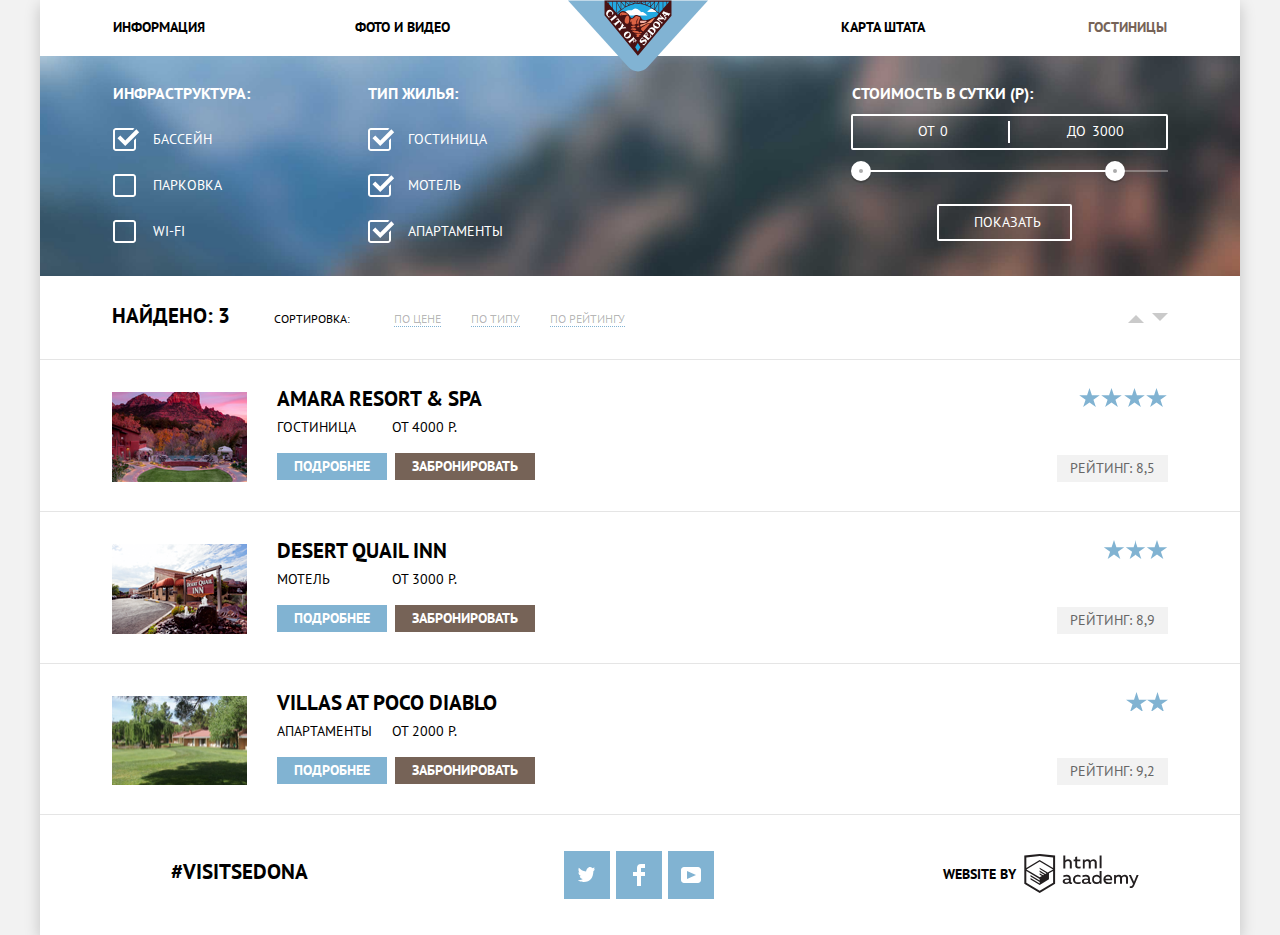
==== commit 300d9edb: "дополнения" ====
--- a/hotels.html
+++ b/hotels.html
@@ -164,7 +164,7 @@
                             <div class="hotel-wrapper">
                                 <p class="found-hotel-image">
                                     <a href="found-hotel.html">
-                                        <img src="img/hotels/hotel-3.png" width="135" height="90" alt="Фото отеля Villas at Poco Diablo">
+                                        <img src="img/hotels/hotel-3.png" width="135" height="89" alt="Фото отеля Villas at Poco Diablo">
                                     </a>
                                 </p>
                                 <div class="found-hotel-information">
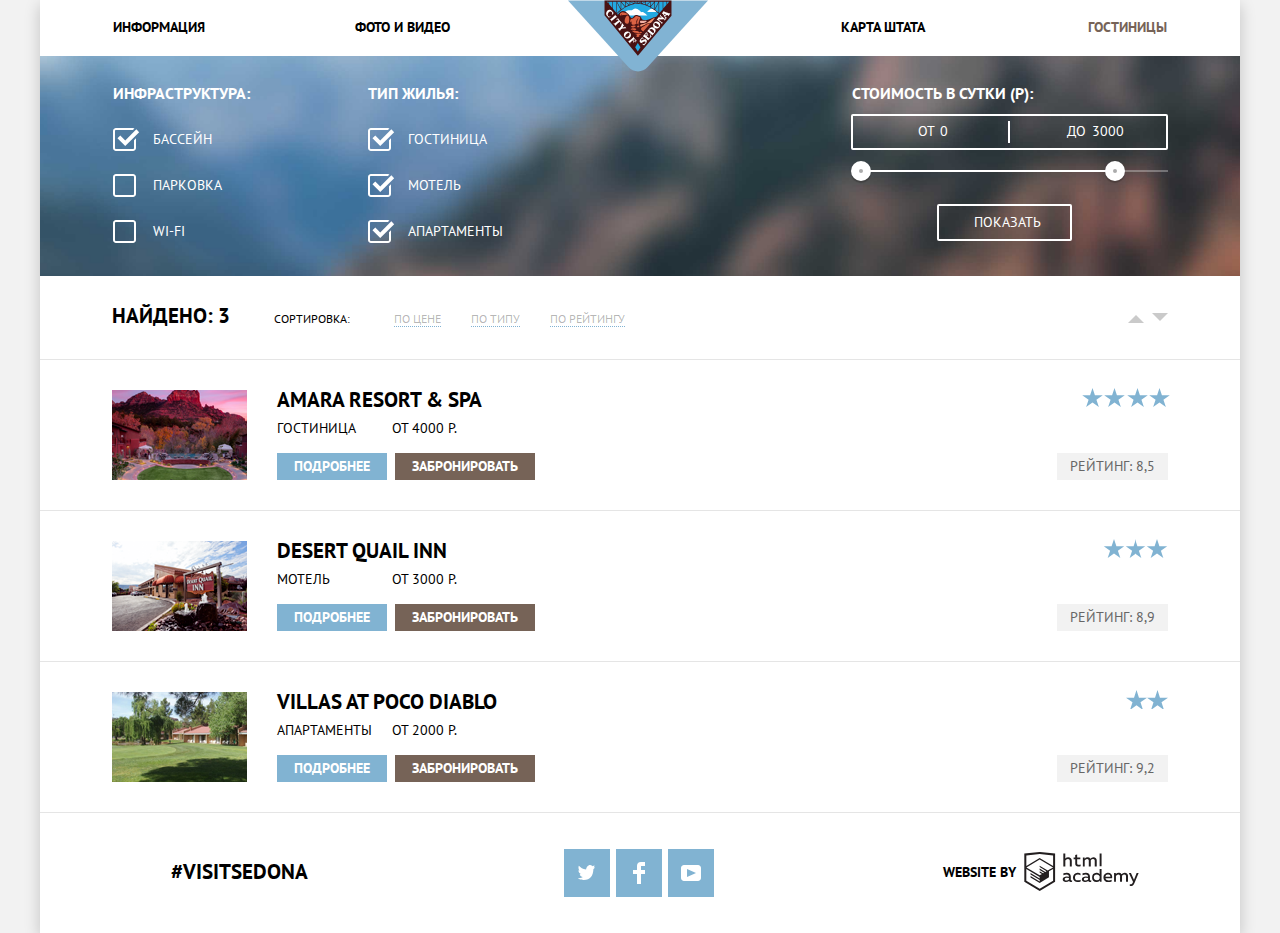
==== commit 4a620991: "Выровнены все блоки" ====
--- a/hotels.html
+++ b/hotels.html
@@ -6,7 +6,7 @@
     <title>HTML Academy: Отели Седона</title>
     <link href="https://fonts.googleapis.com/css?family=PT+Sans:400,700&amp;subset=cyrillic" rel="stylesheet">
     <link href="css/normalize.css" rel="stylesheet">
-    <link href="css/style.css" rel="stylesheet">
+    <link href="css/style.min.css" rel="stylesheet">
 </head>
 
 <body>
@@ -111,7 +111,7 @@
                 <ul class="found-hotels-results">
                     <li class="found-hotel">
                         <div class="inner-item-hotel">
-                            <div class="hotel-wrapper">
+
                                 <p class="found-hotel-image">
                                     <a href="found-hotel.html">
                                         <img src="img/hotels/hotel-1.png" width="135" height="90" alt="Фото отеля Amara Resort & Spa">
@@ -127,7 +127,7 @@
                                         <a class="button reserve-button" href="#">Забронировать</a>
                                     </div>
                                 </div>
-                            </div>
+
                             <div class="found-hotel-ratings">
                                 <p class="four-stars"><span class="visually-hidden">4 звезды</span></p>
                                 <p>Рейтинг: 8,5</p>
@@ -136,7 +136,7 @@
                     </li>
                     <li class="found-hotel">
                         <div class="inner-item-hotel">
-                            <div class="hotel-wrapper">
+
                                 <p class="found-hotel-image">
                                     <a href="found-hotel.html">
                                         <img src="img/hotels/hotel-2.png" width="135" height="90" alt="Фото отеля Desert Quail Inn">
@@ -152,7 +152,7 @@
                                         <a class="button reserve-button" href="#">Забронировать</a>
                                     </div>
                                 </div>
-                            </div>
+
                             <div class="found-hotel-ratings">
                                 <p class="three-stars"><span class="visually-hidden">3 звезды</span></p>
                                 <p>Рейтинг: 8,9</p>
@@ -161,10 +161,10 @@
                     </li>
                     <li class="found-hotel">
                         <div class="inner-item-hotel">
-                            <div class="hotel-wrapper">
+
                                 <p class="found-hotel-image">
                                     <a href="found-hotel.html">
-                                        <img src="img/hotels/hotel-3.png" width="135" height="89" alt="Фото отеля Villas at Poco Diablo">
+                                        <img src="img/hotels/hotel-3.png" width="135" height="90" alt="Фото отеля Villas at Poco Diablo">
                                     </a>
                                 </p>
                                 <div class="found-hotel-information">
@@ -177,7 +177,7 @@
                                         <a class="button reserve-button" href="#">Забронировать</a>
                                     </div>
                                 </div>
-                            </div>
+
                             <div class="found-hotel-ratings">
                                 <p class="two-stars"><span class="visually-hidden">2 звезды</span></p>
                                 <p>Рейтинг: 9,2</p>
@@ -188,7 +188,9 @@
             </section>
         </main>
         <footer class="main-footer hotels-footer">
-            <a href="#" class="sedona-hashtag">#visitsedona</a>
+            <div class="hashtag-wrapper">
+                <a href="#" class="sedona-hashtag">#visitsedona</a>
+            </div>
             <ul>
                 <li><a class="social-button" href="#"><span class="visually-hidden">Твиттер</span>
                         <svg xmlns="http://www.w3.org/2000/svg" xmlns:xlink="http://www.w3.org/1999/xlink" width="17"
--- a/css/style.min.css
+++ b/css/style.min.css
@@ -0,0 +1 @@
+.button,body{text-transform:uppercase}.main-header,body{position:relative}.index-main-pic,.index-main-pic::after,.search-filters{background-repeat:no-repeat}body{margin:0;padding:0;font-family:"PT Sans",Arial,sans-serif;font-size:14px;line-height:26px;color:#000;background-color:#f2f2f2}.attractions-name,.container .main-slogan,.reasons-name{font-size:21px;font-weight:700}.attractions-description,.attractions-name,.reasons-description,.reasons-name,.reasons-number{line-height:21px;text-align:center}a{text-decoration:none}.main-navigation{font-weight:700;color:#000;background-color:#fff;list-style:none}.main-navigation a.current-page{cursor:pointer;color:#766357}.main-navigation a{color:#000}.main-navigation a:focus,.main-navigation a:hover{color:#81b3d2}.main-navigation a:active{color:rgba(183,183,183,.3)}.container .main-slogan{text-align:center}div.reasons-info.left,div.reasons-info.right{color:#fff;background-color:#81b3d2}.reasons-container{color:#000;background-color:#eee}.travel-search-form b{font-size:30px;font-weight:700;text-align:center;line-height:36px}.travel-search-form p{line-height:24px;text-align:center}.button{font:inherit;font-size:21px;font-weight:700;text-align:center;color:#fff;vertical-align:middle;background-color:#766357;border:none;cursor:pointer}.travel-search-button:focus,.travel-search-button:hover{background-color:#604e43}.travel-search-button:active{color:rgba(255,255,255,.3);background-color:#503e33}.search-form fieldset{border:none;padding-top:40px;transition:.45s;transition-timing-function:ease-in-out}.search-form-hidden{max-height:87px;overflow:hidden;transition:.4s}.search-form-hidden fieldset{visibility:hidden;opacity:0;transition:.45s;transition-timing-function:ease-in-out}.search-form label{font-weight:700}.search-form input{font:inherit;font-weight:700;color:#000;background-color:#f2f2f2;border:2px solid #f2f2f2}.search-form input:hover{font:inherit;font-weight:700;background-color:#ebebeb;border:2px solid #ebebeb}.search-form input:focus{font:inherit;font-weight:700;background-color:#fff;border:2px solid #e5e5e5}.search-form input::-webkit-input-placeholder{color:#000;text-transform:uppercase}.search-form input::-moz-placeholder{color:#000;text-transform:uppercase}.search-form input:-ms-input-placeholder{color:#000;text-transform:uppercase}.search-submit{text-align:center;background-color:#81b3d2}.search-submit:focus,.search-submit:hover{background-color:#669ec0}.search-submit:active{color:rgba(255,255,255,.3);background-color:#5496bd}.main-footer{color:#000;background-color:#fff}.main-footer a{cursor:pointer;color:#000}.main-footer ul{margin:0;padding:0}.main-footer li{list-style:none;margin-left:2px;margin-right:4px}.search-filters{color:#fff;line-height:21px;background-color:#81b3d2;background-image:url(../img/hotels/filters-background.jpg);background-size:cover;background-position-y:center}.search-filters fieldset{border:none}.search-filters legend{font-size:16px;font-weight:700}.search-filters ul{font-size:14px;list-style:none}.filter-button{display:block;width:135px;margin-left:100px;padding:6px 35px;font-size:14px;line-height:21px;font-weight:400;text-align:center;border:2px solid #fff;border-radius:2px;background-color:transparent;cursor:pointer}.filter-button:focus,.filter-button:hover{color:#000;background-color:#fff}.search-results-number{font-size:21px;font-weight:700}.search-results p{font-size:12px;line-height:18px;margin:0}.search-results ul{margin:0;padding:0;list-style:none}.sorting-parameters a{cursor:pointer;font-size:12px;line-height:18px;color:rgba(0,0,0,.3);border-bottom-color:#81b3d2;border-bottom-style:dotted;border-bottom-width:1px}.sorting-parameters a:focus,.sorting-parameters a:hover{color:#81b3d2;border-bottom-color:#81b3d2;border-bottom-style:dotted}.sorting-parameters a:active{color:#000;border-bottom-style:none}.hotel-name{color:#000;font-size:21px;line-height:26px;font-weight:700}.hotel-name:focus,.hotel-name:hover{color:#81b3d2}.hotel-name:active{color:rgba(0,0,0,.3)}.found-hotel-information b{display:inline-block;vertical-align:middle;width:230px;line-height:21px;font-weight:400}.details-button,.reserve-button{display:inline-block;font-weight:700;padding:3px 17px;vertical-align:middle;font-size:14px;line-height:21px;cursor:pointer}.details-button{color:#fff;background-color:#81b3d2}.details-button:focus,.details-button:hover{background-color:#669ec0}.details-button:active{color:rgba(255,255,255,.3);background-color:#5496bd}.main-navigation,.main-slogan-wrapper{display:-webkit-box;display:-ms-flexbox}.reserve-button:focus,.reserve-button:hover{background-color:#604e43}.reserve-button:active{color:rgba(255,255,255,.3);background-color:#503e33}.found-hotel-ratings p{font-size:14px;line-height:21px;text-align:center;color:#666}.main-header{width:1200px;margin:0 auto}.main-navigation{width:100%;margin:0;padding:0;display:flex;-webkit-box-pack:justify;-ms-flex-pack:justify;justify-content:space-between;-ms-flex-wrap:wrap;flex-wrap:wrap}.main-navigation li{width:99px}.main-navigation a{cursor:pointer;display:block;margin-top:14px;margin-bottom:16px}.main-navigation li:first-of-type,.main-navigation li:nth-of-type(2){text-align:left;margin-left:73px;margin-right:70px}.main-navigation li:last-of-type,.main-navigation li:nth-of-type(3){text-align:right;margin-right:73px;margin-left:70px}.main-navigation li:nth-child(3){margin-left:auto}.main-header-logo{position:absolute;z-index:2;left:44%}.container{width:1200px;margin:0 auto;padding:0;background-color:#fff;box-shadow:0 5px 15px 0 rgba(0,1,1,.2)}.index-main-pic,.index-main-title,.main-slogan,.main-slogan-wrapper>p{margin:0;padding:0}.index-main-pic{width:1200px;height:509px;background-image:url(../img/ind/index-main-group.jpg);background-position-y:-82px;background-color:#a9a9a9;position:relative}.index-main-pic::after{content:"";width:100%;height:59px;margin:0;padding:0;background-image:url(../img/ind/polygon.png);position:absolute;bottom:-2px;left:-1px;border-right:1px solid #fff}.index-main-title{position:absolute;top:76px;left:370px}.form-wrapper,.map-wrapper,.map-wrapper img{position:relative}.main-slogan-wrapper{display:flex;-webkit-box-orient:vertical;-webkit-box-direction:normal;-ms-flex-direction:column;flex-direction:column;-webkit-box-align:center;-ms-flex-align:center;align-items:center;position:relative;top:-10px}.reasons-wrapper,div.reasons-info.left{display:-webkit-box;display:-ms-flexbox}.main-slogan{width:440px;margin-top:69px;margin-bottom:29px}.main-slogan-wrapper>p{padding-bottom:51px;padding-left:100px;padding-right:100px}.reasons-attractions{margin:0;padding:0}.reasons-wrapper{width:400px;display:flex;-webkit-box-orient:vertical;-webkit-box-direction:normal;-ms-flex-direction:column;flex-direction:column;-webkit-box-pack:justify;-ms-flex-pack:justify;justify-content:space-between;margin-top:47px;margin-bottom:60px}.reasons-description,.reasons-name,.reasons-number{display:inline-block;vertical-align:middle;margin:0;padding:0}.reasons-name{margin:auto;width:151px}.reasons-number{margin-top:20px;margin-bottom:20px}.reasons-description{width:306px;margin:auto}div.reasons-info.left{display:flex}.attractions,div.reasons-info.right{display:-webkit-box;display:-ms-flexbox}div.reasons-info.left img{margin-left:auto;height:auto}.attractions{display:flex;-ms-flex-pack:distribute;justify-content:space-around;padding-top:61px;padding-bottom:68px;background-color:#fff}.attractions-name{padding:0;margin:0 0 12px}.attractions-info{padding-top:100px}.attractions-description{display:inline-block;vertical-align:middle;width:287px;padding-left:54px}.attractions-info.center,.attractions-info.left,.attractions-info.right{width:33%;background-position:top center;background-repeat:no-repeat}.attractions-info.left{background-image:url(../img/icon-1.svg)}.attractions-info.center{background-image:url(../img/icon-3.svg)}.attractions-info.right{background-image:url(../img/icon-2.svg)}div.reasons-info.right{display:flex;-webkit-box-orient:horizontal;-webkit-box-direction:reverse;-ms-flex-direction:row-reverse;flex-direction:row-reverse}div.reasons-info.right img{margin-right:auto;height:auto}.reasons-container{display:-webkit-box;display:-ms-flexbox;display:flex;-ms-flex-pack:distribute;justify-content:space-around}.reasons-container .reasons-description{display:inline-block;width:260px;padding-top:5px}.form-wrapper,.search-parameter{display:-webkit-box;display:-ms-flexbox}.reasons-info:last-child .reasons-description{width:259px}.form-wrapper{background-color:#fff;padding-top:44px;padding-bottom:138px;margin:0;display:flex;-webkit-box-orient:vertical;-webkit-box-direction:normal;-ms-flex-direction:column;flex-direction:column;-ms-flex-wrap:wrap;flex-wrap:wrap;-webkit-box-align:center;-ms-flex-align:center;align-items:center;z-index:1}.form-wrapper p{width:438px;margin:0;padding:27px 0 0}.form-wrapper p>span{padding:0 69px}.map-wrapper{height:462px;margin:0;padding:0}.main-form{width:568px;margin:0 315px;background-color:rgba(255,255,255,.9);position:absolute;z-index:1;top:-88px}.travel-search-button{display:inline-block;width:100%;padding-top:31px;padding-bottom:30px;vertical-align:middle;cursor:pointer}.search-parameter{display:flex;-webkit-box-pack:justify;-ms-flex-pack:justify;justify-content:space-between;-webkit-box-align:center;-ms-flex-align:center;align-items:center;margin-left:45px;margin-right:43px;margin-bottom:28px;position:relative}.main-footer,.parameter-wrap{display:-webkit-box;display:-ms-flexbox}.search-parameter input{-webkit-box-sizing:border-box;box-sizing:border-box;padding:6px 6px 6px 8px}.search-date input{width:345px;padding-right:28px;margin-left:15px}.calendar{position:absolute;right:6px;top:6px;bottom:auto;left:auto;margin:0;padding:0;background:0 0;border:1px solid transparent}.calendar path{fill:#d4d4d4}.calendar:focus path,.calendar:hover path{fill:#000}.calendar:active path{fill:#81b3d2}.parameter-wrap{display:flex;margin:0;-webkit-box-sizing:border-box;box-sizing:border-box}.parameter-wrap .quantity{-webkit-box-sizing:border-box;box-sizing:border-box;width:40px;text-align:center}.add,.reduce{width:39px;position:relative;cursor:pointer;font-size:0;background-color:#f2f2f2;border:0;padding-left:0}.add::after,.add::before,.reduce::before{position:absolute;content:"";top:18px;right:auto;height:3px;background-color:#a9a9a9;bottom:auto}.reduce::before{left:15px;width:12px}.add::after,.add::before{left:13px;width:13px}.add::before{-webkit-transform:rotate(90deg);-ms-transform:rotate(90deg);transform:rotate(90deg)}.add:focus::after,.add:focus::before,.add:hover::after,.add:hover::before,.reduce:focus::before,.reduce:hover::before{background-color:#000}.add:active::after,.add:active::before,.reduce:active::before{background-color:#81b3d2}.search-submit{display:inline-block;vertical-align:middle;width:457px;margin-top:26px;margin-left:44px;margin-bottom:46px;padding-top:16px;padding-bottom:16px}.main-footer{width:1200px;height:120px;margin:0 auto;padding:0;display:flex;-webkit-box-pack:justify;-ms-flex-pack:justify;justify-content:space-between;-webkit-box-align:center;-ms-flex-align:center;align-items:center}.index-footer{background-color:rgba(255,255,255,.9);position:relative;left:0;right:0}.footer-copyright{display:-webkit-box;display:-ms-flexbox;display:flex;width:33.33%;justify-content:center;margin-top:20px}.footer-copyright b{display:inline-block;vertical-align:middle;margin:7px 5px}.main-footer ul,.social-button{display:-webkit-box;display:-ms-flexbox}.social-button{display:flex;-webkit-box-align:center;-ms-flex-align:center;align-items:center;-webkit-box-pack:center;-ms-flex-pack:center;justify-content:center;width:46px;height:48px;background-color:#81b3d2;cursor:pointer}.social-button:focus,.social-button:hover{background-color:#669ec0}.social-button:active{background-color:#5496bd}.social-button:active path{fill:rgba(255,255,255,.3)}.redirection-htmlacademy:focus path,.redirection-htmlacademy:hover path{fill:#81b3d2}.redirection-htmlacademy:active path{fill:#bdbbbc}.main-footer ul{display:flex;justify-content:center;width:33.33%}.filter ul{margin:0;padding:0}.filter{display:-webkit-box;display:-ms-flexbox;display:flex;padding-top:27px;padding-left:60px;padding-right:73px}.filter div:first-child{width:241px}.filter div:nth-child(2){margin-left:14px}.filter legend{margin-bottom:20px}.filter-parameter{margin-bottom:25px;padding-left:40px}.filter-parameter label{position:relative;cursor:pointer;-webkit-user-select:none;-moz-user-select:none;-ms-user-select:none;user-select:none}.filter-input+label::before,.filter-input:checked+label::before{position:absolute;height:23px;border:none;background-repeat:no-repeat;top:-2px;left:-40px;content:""}.filter-input+label::before{width:23px;background-image:url(../img/checkbox-off.svg)}.filter-input:checked+label::before{width:27px;background-image:url(../img/checkbox-on.svg)}.filter legend.filter-range-title{margin-bottom:5px;margin-left:15px}.filter div.price-controls{position:relative;height:36px;width:317px;-webkit-box-sizing:border-box;box-sizing:border-box;margin-bottom:20px;font-size:0;border:2px solid #fff;border-radius:2px}.price-controls::after{content:"";position:absolute;top:50%;left:50%;width:2px;height:22px;background:#fff;-webkit-transform:translate(-50%,-50%);-ms-transform:translate(-50%,-50%);transform:translate(-50%,-50%)}.price-controls label{display:inline-block;vertical-align:middle;font-size:14px;line-height:28px;cursor:pointer}.search-container,.search-items{display:-webkit-box;display:-ms-flexbox}.price-controls .min-price{padding-left:65px}.price-controls .max-price{padding-left:75px}.price-controls input{width:50px;margin:0;color:inherit;font:inherit;background:0 0;border:none}.range-controls{position:relative;margin-bottom:32px}.range-controls .scale{height:2px;background:rgba(255,255,255,.3)}.scale{margin-left:15px;padding-right:75px}.filter .range-wrapper{margin-left:309px}.filter div.bar{width:110%;height:2px;background:#fff}.filter div.range-toggle{position:absolute;top:-9px;width:4px;height:4px;background:#ababab;border:8px solid #fff;border-radius:50%;-webkit-box-shadow:0 2px 1px 0 rgba(0,1,1,.2);box-shadow:0 2px 1px 0 rgba(0,1,1,.2);cursor:pointer}.range-toggle:hover{background:#1c4f80}.range-toggle-min{left:0}.range-toggle-max{left:268px}.search-container{width:1056px;margin:0 auto;padding:0;display:flex;-webkit-box-align:baseline;-ms-flex-align:baseline;align-items:baseline;-webkit-box-pack:justify;-ms-flex-pack:justify;justify-content:space-between}.search-container h2,.search-container p,.search-container ul{margin:0;padding:0}.search-items{width:528px;padding-top:27px;padding-bottom:28px;display:flex;-webkit-box-align:baseline;-ms-flex-align:baseline;align-items:baseline;-webkit-box-pack:justify;-ms-flex-pack:justify;justify-content:space-between}.inner-item-hotel,ul.sorting-parameters{display:-webkit-box;display:-ms-flexbox}.search-items ul{margin:0;padding:0}ul.sorting-parameters{display:flex;-ms-flex-wrap:wrap;flex-wrap:wrap;-webkit-box-pack:justify;-ms-flex-pack:justify;justify-content:space-between;width:231px;margin-right:15px}.found-hotel{margin:0;padding:0;-webkit-box-sizing:border-box;box-sizing:border-box;border-bottom:1px solid #e5e5e5}.found-hotel:first-child{border-top:1px solid #e5e5e5}.inner-item-hotel{width:1056px;margin:0 auto;display:flex;-webkit-box-align:center;-ms-flex-align:center;align-items:inherit;-webkit-box-pack:justify;-ms-flex-pack:justify;justify-content:flex-start;-webkit-box-sizing:border-box;box-sizing:border-box;position:relative;padding:30px 0}p.four-stars,p.three-stars,p.two-stars{content:"";background-image:url(../img/star.svg);background-size:21px;height:19px;position:absolute;top:28px;font-size:0}.hotel-wrapper{width:528px;min-height:90px;display:-webkit-box;display:-ms-flexbox;display:flex}.hotel-button-wrapper{display:flex;width:258px;justify-content:space-between}.found-hotel-information{width:258px;margin-left:30px;display:flex;flex-direction:column;justify-content:space-between}.found-hotel-information h3{padding:0;margin-top:-3px;margin-bottom:-10px}.found-hotel-information span{display:inline-block;width:50%;vertical-align:middle}.found-hotel-ratings{display:flex;flex-direction:column;margin-left:auto}.found-hotel-ratings p:nth-child(2){display:inline-block;vertical-align:middle;padding:3px 13px;background-color:#f2f2f2;margin:auto 0 0}p.four-stars{background-repeat:round;width:90px;right:-3px;bottom:auto;left:auto}p.three-stars{background-repeat:round;width:65px;right:0}p.two-stars{width:42px;right:0}.sorting-order{display:-webkit-box;display:-ms-flexbox;display:flex;-ms-flex-pack:distribute;justify-content:space-around;position:relative;height:10px;width:40px}.sorting-order a{font-size:0}.sorting-order a.order-descending{cursor:pointer;position:absolute;bottom:0;left:0;border:8px solid transparent;border-bottom-color:#cacaca}.sorting-order a.order-ascending{cursor:pointer;position:absolute;top:0;right:0;border:8px solid transparent;border-top-color:#cacaca}.sorting-order a.order-descending:focus,.sorting-order a.order-descending:hover{border:8px solid transparent;border-bottom-color:#231f20}.sorting-order a.order-ascending:focus,.sorting-order a.order-ascending:hover{border:8px solid transparent;border-top-color:#231f20}.sorting-order a.order-descending:active{border:8px solid transparent;border-bottom-color:#81b3d2}.sorting-order a.order-ascending:active{border:8px solid transparent;border-top-color:#81b3d2}img{max-width:100%}.found-hotel-image a,.found-hotel-image img{display:block}.visually-hidden:not(:focus):not(:active),input[type=checkbox].visually-hidden,input[type=radio].visually-hidden{position:absolute;width:1px;height:1px;margin:-1px;border:0;padding:0;white-space:nowrap;-webkit-clip-path:inset(100%);clip-path:inset(100%);clip:rect(0 0 0 0);overflow:hidden}.hashtag-wrapper{width:33.33%;text-align:center}.sedona-hashtag{font-weight:700;font-size:21px;text-align:center}